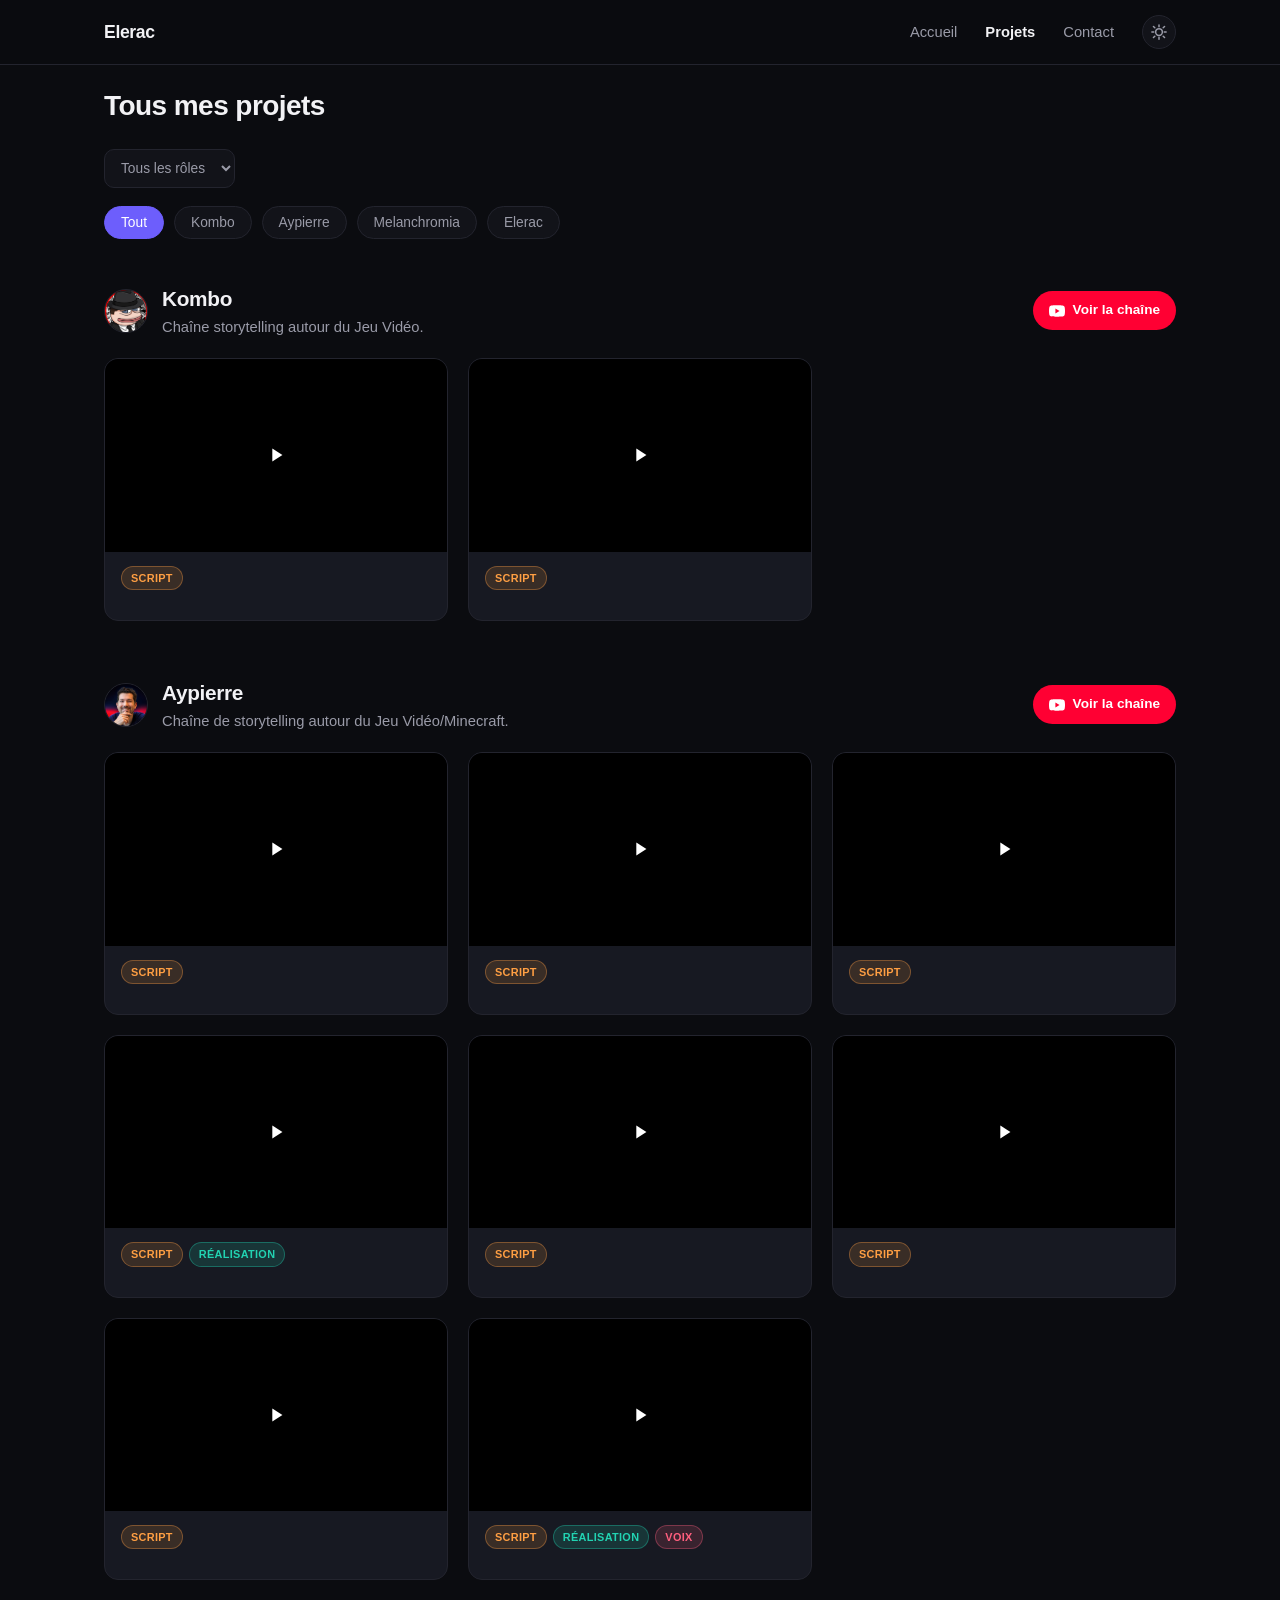
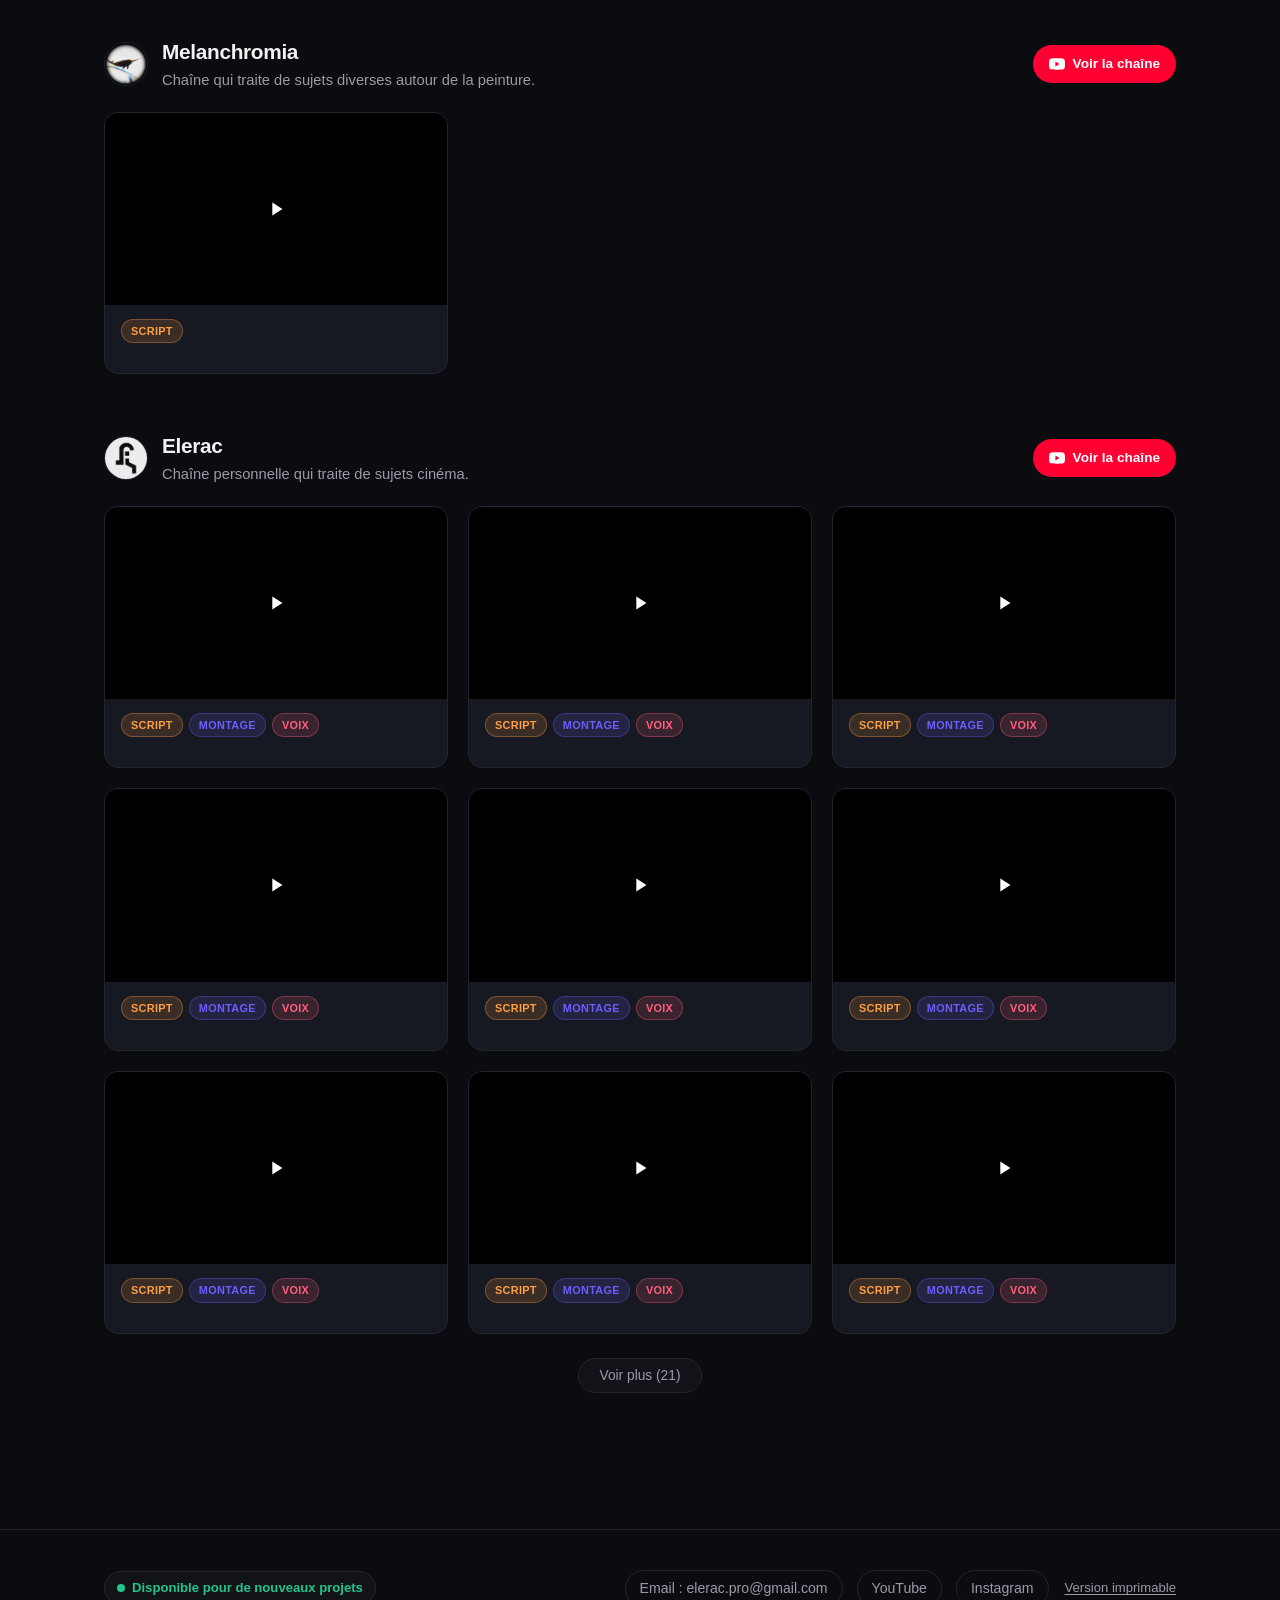
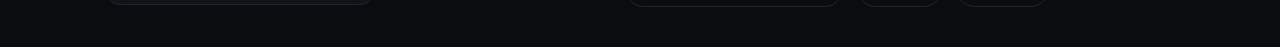
==== projets.html @ 2af9439c "Add files via upload" ====
<!DOCTYPE html>
<html lang="fr">
<head>
<meta charset="UTF-8">
<meta name="viewport" content="width=device-width, initial-scale=1.0">
<title>Elerac — Projets</title>
<meta name="description" content="Tous les projets vidéo d'Elerac, rédacteur de vidéos YouTube — Kombo, Aypierre, Melanchromia et sa propre chaîne.">

<meta property="og:title" content="Elerac — Projets">
<meta property="og:description" content="Tous les projets vidéo d'Elerac, rédacteur de vidéos YouTube.">
<meta property="og:type" content="website">
<meta property="og:url" content="https://el3rac.github.io/portfolio/projets.html">
<meta property="og:image" content="https://el3rac.github.io/portfolio/assets/logo_elerac.png">
<meta name="twitter:card" content="summary">
<meta name="twitter:title" content="Elerac — Projets">
<meta name="twitter:description" content="Tous les projets vidéo d'Elerac, rédacteur de vidéos YouTube.">
<meta name="twitter:image" content="https://el3rac.github.io/portfolio/assets/logo_elerac.png">

<link rel="stylesheet" href="css/style.css">
<link rel="icon" href="assets/logo_elerac.png">
</head>
<body>

<header class="site-header">
  <div class="wrap header-inner">
    <a href="index.html" class="logo" id="logo-text">Portfolio</a>
    <nav class="main-nav">
      <a href="index.html">Accueil</a>
      <a href="projets.html" class="active">Projets</a>
      <a href="#contact">Contact</a>
      <button class="theme-toggle" id="theme-toggle" aria-label="Changer de thème"></button>
    </nav>
  </div>
</header>

<section class="portfolio">
  <div class="wrap">
    <h1 class="section-title">Tous mes projets</h1>
    <div class="toolbar">
      <select id="role-filter" class="role-filter" hidden>
        <option value="all">Tous les rôles</option>
      </select>
    </div>
    <div class="filters" id="filters"></div>
    <div id="categories"></div>
    <div class="empty-state" id="empty-state" hidden>
      <p class="empty-title">Aucun résultat.</p>
      <p class="empty-sub">On a fouillé jusque dans les brouillons jamais publiés, toujours rien. Essaie un autre filtre.</p>
    </div>
  </div>
</section>

<button class="back-to-top" id="back-to-top" aria-label="Remonter en haut">
  <svg viewBox="0 0 24 24" width="18" height="18" fill="none" stroke="currentColor" stroke-width="2.4" stroke-linecap="round" stroke-linejoin="round" aria-hidden="true"><path d="M12 19V5M5 12l7-7 7 7"/></svg>
</button>

<footer class="site-footer" id="contact">
  <div class="wrap footer-inner">
    <span class="availability-badge" id="availability-badge"></span>
    <div class="footer-right">
      <div class="socials" id="socials-footer"></div>
      <button class="print-link" id="print-link" type="button">Version imprimable</button>
    </div>
  </div>
</footer>

<div class="modal" id="video-modal">
  <div class="modal-backdrop" id="modal-backdrop"></div>
  <div class="modal-content">
    <button class="modal-close" id="modal-close" aria-label="Fermer">&times;</button>
    <div class="modal-player" id="modal-player"></div>
    <div class="modal-info">
      <h3 id="modal-title"></h3>
      <p id="modal-meta"></p>
    </div>
  </div>
</div>

<script src="js/data.js"></script>
<script src="js/app.js"></script>
<script data-goatcounter="https://elerac.goatcounter.com/count"
        async src="//gc.zgo.at/count.js"></script>
</body>
</html>
---- css/style.css ----
/* =========================================================
   Personnalisation rapide : change juste ces variables
   pour changer toute l'identité visuelle du site.
   ========================================================= */
:root{
  --bg: #0b0c10;
  --bg-rgb: 11,12,16;
  --bg-soft: #121319;
  --card: #171922;
  --border: #23242e;
  --text: #f2f2f5;
  --text-dim: #9a9ba8;
  --accent: #6d5efc;
  --accent-2: #ff5f7e;
  --radius: 14px;
  --max-width: 1120px;
  --font: -apple-system, BlinkMacSystemFont, "Segoe UI", Inter, Roboto, Helvetica, Arial, sans-serif;
}

:root[data-theme="light"]{
  --bg: #f6f6fb;
  --bg-rgb: 246,246,251;
  --bg-soft: #ffffff;
  --card: #ffffff;
  --border: #e5e5ee;
  --text: #14141c;
  --text-dim: #6b6c7a;
}

*{ box-sizing: border-box; }
html{ scroll-behavior: smooth; }
body{
  margin: 0;
  background: var(--bg);
  color: var(--text);
  font-family: var(--font);
  line-height: 1.5;
  -webkit-font-smoothing: antialiased;
  transition: background-color .2s ease, color .2s ease;
}
img{ max-width: 100%; display: block; }
a{ color: inherit; text-decoration: none; }

.wrap{
  max-width: var(--max-width);
  margin: 0 auto;
  padding: 0 24px;
}

/* Header */
.site-header{
  position: sticky;
  top: 0;
  z-index: 20;
  background: rgba(var(--bg-rgb), 0.85);
  backdrop-filter: blur(10px);
  border-bottom: 1px solid var(--border);
}
.header-inner{
  display: flex;
  align-items: center;
  justify-content: space-between;
  height: 64px;
}
.logo{ font-weight: 800; font-size: 1.1rem; letter-spacing: -0.02em; }
.main-nav{ display: flex; align-items: center; gap: 28px; }
.main-nav a{
  font-size: 0.92rem;
  color: var(--text-dim);
  transition: color .15s ease;
}
.main-nav a:hover{ color: var(--text); }
.main-nav a.active{ color: var(--text); font-weight: 700; }

.theme-toggle{
  display: flex;
  align-items: center;
  justify-content: center;
  width: 34px;
  height: 34px;
  border-radius: 50%;
  border: 1px solid var(--border);
  background: var(--bg-soft);
  color: var(--text-dim);
  cursor: pointer;
  transition: all .15s ease;
}
.theme-toggle:hover{ color: var(--text); border-color: var(--accent); }

/* Clients carousel */
.clients{ padding: 56px 0 20px; }
.carousel-wrap{ position: relative; }
.client-carousel{
  display: flex;
  gap: 20px;
  overflow-x: auto;
  scroll-snap-type: x mandatory;
  padding: 4px 4px 12px;
  scrollbar-width: none;
}
.client-carousel::-webkit-scrollbar{ display: none; }
.client-card{
  scroll-snap-align: start;
  flex: 0 0 230px;
  background: var(--card);
  border: 1px solid var(--border);
  border-radius: var(--radius);
  padding: 24px 20px;
  text-align: center;
  transition: transform .2s ease, border-color .2s ease, box-shadow .2s ease;
}
.client-card:hover{
  transform: translateY(-5px);
  border-color: var(--accent);
  box-shadow: 0 16px 32px -12px rgba(109,94,252,0.35);
}
.client-avatar{
  width: 72px; height: 72px;
  margin: 0 auto 14px;
  border-radius: 50%;
  overflow: hidden;
  border: 2px solid var(--border);
  background: var(--bg-soft);
}
.client-avatar img{ width: 100%; height: 100%; object-fit: cover; }
.client-name{ font-size: 1.05rem; font-weight: 700; margin: 0; }
.client-sub{ display: block; font-size: 0.85rem; color: var(--text-dim); margin: 4px 0; }
.client-sub .subs-count{ color: var(--text); font-weight: 700; }
.client-videocount{ font-size: 0.78rem; color: var(--text-dim); margin: 0 0 10px; }
.client-desc{ color: var(--text-dim); font-size: 0.85rem; margin: 0; }

.carousel-arrow{
  position: absolute;
  top: 50%; transform: translateY(-50%);
  width: 38px; height: 38px;
  border-radius: 50%;
  border: 1px solid var(--border);
  background: var(--bg-soft);
  color: var(--text);
  display: flex; align-items: center; justify-content: center;
  cursor: pointer;
  z-index: 2;
  transition: all .15s ease;
}
.carousel-arrow:hover{ border-color: var(--accent); color: var(--accent); }
.carousel-prev{ left: -19px; }
.carousel-next{ right: -19px; }
@media (max-width: 900px){
  .carousel-arrow{ display: none; }
}

/* Section "Quelques vidéos" + CTA vers la page Projets */
.featured{ padding: 20px 0 80px; }
.featured-cta{ text-align: center; margin-top: 32px; }
.cta-btn{
  display: inline-block;
  font-size: 0.92rem;
  font-weight: 600;
  color: #fff;
  background: var(--accent);
  padding: 12px 28px;
  border-radius: 999px;
  transition: filter .15s ease, transform .15s ease;
}
.cta-btn:hover{ filter: brightness(1.1); transform: translateY(-1px); }

/* Hero */
.hero{ padding: 60px 0 60px; }
.hero-inner{
  display: flex; align-items: center; gap: 32px; flex-wrap: wrap;
  opacity: 0;
  animation: hero-in .7s ease forwards;
}
@keyframes hero-in{
  from{ opacity: 0; transform: translateY(16px); }
  to{ opacity: 1; transform: translateY(0); }
}
.avatar{
  width: 108px; height: 108px;
  border-radius: 50%;
  object-fit: cover;
  border: 2px solid var(--border);
}
.eyebrow{
  color: var(--accent);
  font-weight: 600;
  font-size: 0.85rem;
  text-transform: uppercase;
  letter-spacing: 0.08em;
  margin: 0 0 8px;
}
.hero h1{
  font-size: clamp(2rem, 4vw, 2.8rem);
  font-weight: 800;
  margin: 0 0 14px;
  letter-spacing: -0.03em;
  line-height: 1.1;
}
.hero-bio{
  color: var(--text-dim);
  max-width: 640px;
  margin: 0 0 18px;
  font-size: 1.02rem;
}
.socials{ display: flex; gap: 14px; flex-wrap: wrap; }
.socials a{
  font-size: 0.88rem;
  color: var(--text-dim);
  border: 1px solid var(--border);
  padding: 7px 14px;
  border-radius: 999px;
  transition: all .15s ease;
}
.socials a:hover{ color: var(--text); border-color: var(--accent); }

/* Stats bar */
.stats-bar{
  display: flex;
  gap: 14px;
  flex-wrap: wrap;
  margin: 40px 0 0;
}
.stat-tile{
  flex: 1;
  min-width: 140px;
  background: var(--bg-soft);
  border: 1px solid var(--border);
  border-radius: var(--radius);
  padding: 18px 20px;
  display: flex;
  flex-direction: column;
  gap: 4px;
}
.stat-value{
  font-size: 1.7rem;
  font-weight: 700;
  letter-spacing: -0.02em;
}
.stat-label{
  font-size: 0.82rem;
  color: var(--text-dim);
}

/* Portfolio */
.portfolio{ padding: 20px 0 80px; }
.section-title{
  font-size: 1.75rem;
  font-weight: 800;
  margin: 0 0 22px;
  letter-spacing: -0.02em;
}

.toolbar{
  display: flex;
  gap: 12px;
  flex-wrap: wrap;
  margin-bottom: 18px;
}
.role-filter{
  font: inherit;
  font-size: 0.86rem;
  color: var(--text-dim);
  background: var(--bg-soft);
  border: 1px solid var(--border);
  border-radius: 10px;
  padding: 10px 12px;
  cursor: pointer;
  max-width: 160px;
}
.role-filter:focus{ outline: none; border-color: var(--accent); }

#categories{ transition: opacity .15s ease; }
#categories.filtering{ opacity: 0.35; }

.empty-state{
  text-align: center;
  padding: 60px 20px;
  border: 1px dashed var(--border);
  border-radius: var(--radius);
}
.empty-title{ font-size: 1.15rem; font-weight: 700; margin: 0 0 8px; }
.empty-sub{ color: var(--text-dim); font-size: 0.92rem; margin: 0; }

.back-to-top{
  position: fixed;
  right: 20px; bottom: 20px;
  z-index: 15;
  display: flex; align-items: center; justify-content: center;
  width: 42px; height: 42px;
  border-radius: 50%;
  border: 1px solid var(--border);
  background: var(--bg-soft);
  color: var(--text);
  cursor: pointer;
  box-shadow: 0 8px 20px -6px rgba(0,0,0,0.4);
  opacity: 0;
  transform: translateY(8px);
  transition: opacity .2s ease, transform .2s ease, border-color .15s ease;
  pointer-events: none;
}
.back-to-top.visible{ opacity: 1; transform: translateY(0); pointer-events: auto; }
.back-to-top:hover{ border-color: var(--accent); color: var(--accent); }

.filters{
  display: flex;
  gap: 10px;
  flex-wrap: wrap;
  margin-bottom: 44px;
}
.filter-pill{
  font-size: 0.86rem;
  font-weight: 500;
  padding: 8px 16px;
  border-radius: 999px;
  border: 1px solid var(--border);
  background: var(--bg-soft);
  color: var(--text-dim);
  cursor: pointer;
  transition: all .15s ease;
}
.filter-pill:hover{ color: var(--text); border-color: var(--accent); }
.filter-pill.active{
  color: #fff;
  background: var(--accent);
  border-color: var(--accent);
}

.category{ margin-bottom: 56px; }
.category-head{
  display: flex;
  align-items: center;
  gap: 14px;
  margin-bottom: 20px;
}
.category-head > div{ flex: 1; min-width: 0; }
.channel-btn{
  display: inline-flex;
  align-items: center;
  gap: 8px;
  flex-shrink: 0;
  font-size: 0.85rem;
  font-weight: 600;
  color: #fff;
  background: #ff0033;
  padding: 9px 16px;
  border-radius: 999px;
  transition: filter .15s ease, transform .15s ease;
}
.channel-btn:hover{ filter: brightness(1.1); transform: translateY(-1px); }
.category-logo{
  width: 44px; height: 44px;
  border-radius: 50%;
  object-fit: cover;
  border: 1px solid var(--border);
}
.category-name-row{ display: flex; align-items: baseline; gap: 10px; flex-wrap: wrap; }
.category-name{ font-size: 1.3rem; font-weight: 700; margin: 0; letter-spacing: -0.015em; }
.sub-badge{ font-size: 0.85rem; font-weight: 500; color: var(--text-dim); }
.sub-badge .subs-count{ color: var(--text); font-weight: 700; }
.skeleton-subs{ width: 90px; height: 0.9em; }
.category-desc{ color: var(--text-dim); font-size: 0.92rem; margin: 2px 0 0; }

.video-grid{
  display: grid;
  grid-template-columns: repeat(auto-fill, minmax(260px, 1fr));
  gap: 20px;
}
.video-card{
  background: var(--card);
  border: 1px solid var(--border);
  border-radius: var(--radius);
  overflow: hidden;
  cursor: pointer;
  transition: transform .2s ease, border-color .2s ease, box-shadow .2s ease;
}
.video-card:hover{
  transform: translateY(-5px);
  border-color: var(--accent);
  box-shadow: 0 16px 32px -12px rgba(109,94,252,0.35);
}
.thumb-wrap{ position: relative; aspect-ratio: 16/9; background: #000; overflow: hidden; }
.thumb-wrap img{
  width: 100%; height: 100%; object-fit: cover;
  opacity: 0;
  transition: transform .3s ease, opacity .3s ease;
}
.thumb-wrap img.loaded{ opacity: 1; }
.video-card:hover .thumb-wrap img{ transform: scale(1.06); }
.play-badge{
  position: absolute; inset: 0;
  display: flex; align-items: center; justify-content: center;
}
.play-badge::after{
  content: "";
  width: 56px; height: 56px;
  border-radius: 50%;
  background: rgba(0,0,0,0.55);
  backdrop-filter: blur(2px);
  background-image: url("data:image/svg+xml;utf8,<svg xmlns='http://www.w3.org/2000/svg' viewBox='0 0 24 24' fill='white'><path d='M8 5v14l11-7z'/></svg>");
  background-repeat: no-repeat;
  background-position: center;
  background-size: 22px;
  transition: transform .2s ease;
}
.video-card:hover .play-badge::after{ transform: scale(1.1); }
.duration-badge{
  position: absolute;
  right: 6px; bottom: 6px;
  background: rgba(0,0,0,0.8);
  color: #fff;
  font-size: 0.72rem;
  font-weight: 600;
  padding: 2px 6px;
  border-radius: 4px;
  line-height: 1.4;
}
.duration-badge:empty{ display: none; }
.new-badge{
  position: absolute;
  left: 8px; top: 8px;
  background: var(--accent);
  color: #fff;
  font-size: 0.68rem;
  font-weight: 700;
  text-transform: uppercase;
  letter-spacing: 0.03em;
  padding: 3px 8px;
  border-radius: 4px;
}
.video-body{ padding: 14px 16px; }
.role-badges{ display: flex; gap: 6px; flex-wrap: wrap; margin: 0 0 8px; }
.role-badge{
  font-size: 0.68rem;
  font-weight: 700;
  text-transform: uppercase;
  letter-spacing: 0.03em;
  padding: 3px 9px;
  border-radius: 999px;
  background: rgba(255,159,67,0.15);
  color: #ff9f43;
  border: 1px solid rgba(255,159,67,0.35);
}
.role-badge.role-script{ background: rgba(255,159,67,0.15); color: #ff9f43; border-color: rgba(255,159,67,0.35); }
.role-badge.role-montage{ background: rgba(109,94,252,0.15); color: var(--accent); border-color: rgba(109,94,252,0.35); }
.role-badge.role-realisation{ background: rgba(34,211,178,0.15); color: #22d3b2; border-color: rgba(34,211,178,0.35); }
.role-badge.role-voix{ background: rgba(255,95,126,0.15); color: var(--accent-2); border-color: rgba(255,95,126,0.35); }
.video-title{
  font-size: 0.95rem;
  font-weight: 600;
  margin: 0 0 8px;
  display: -webkit-box;
  -webkit-line-clamp: 2;
  -webkit-box-orient: vertical;
  overflow: hidden;
}
.video-meta{
  display: flex;
  align-items: center;
  gap: 6px;
  color: var(--text-dim);
  font-size: 0.82rem;
}

.video-card.extra{ display: none; }
.category.expanded .video-card.extra{ display: block; }
.show-more-row{ display: flex; justify-content: center; margin-top: 24px; }
.show-more-btn{
  font-size: 0.86rem;
  font-weight: 500;
  padding: 9px 20px;
  border-radius: 999px;
  border: 1px solid var(--border);
  background: var(--bg-soft);
  color: var(--text-dim);
  cursor: pointer;
  transition: all .15s ease;
}
.show-more-btn:hover{ color: var(--text); border-color: var(--accent); }

/* Footer */
.site-footer{
  border-top: 1px solid var(--border);
  padding: 40px 0;
}
.footer-inner{
  display: flex;
  align-items: center;
  justify-content: space-between;
  flex-wrap: wrap;
  gap: 16px;
}
.footer-right{ display: flex; align-items: center; gap: 16px; flex-wrap: wrap; }
.print-link{
  font: inherit;
  font-size: 0.82rem;
  color: var(--text-dim);
  background: none;
  border: none;
  padding: 0;
  cursor: pointer;
  text-decoration: underline;
  text-underline-offset: 2px;
}
.print-link:hover{ color: var(--text); }
.availability-badge{
  display: inline-flex;
  align-items: center;
  gap: 7px;
  font-size: 0.82rem;
  font-weight: 600;
  padding: 6px 12px;
  border-radius: 999px;
  border: 1px solid var(--border);
  background: var(--bg-soft);
}
.availability-badge::before{
  content: "";
  width: 8px; height: 8px;
  border-radius: 50%;
  background: currentColor;
}
.availability-badge.is-available{ color: #22c58b; }
.availability-badge.is-full{ color: var(--accent-2); }

/* Modal */
.modal{
  position: fixed; inset: 0; z-index: 50;
  display: flex; align-items: center; justify-content: center; padding: 20px;
  opacity: 0;
  pointer-events: none;
  transition: opacity .2s ease;
}
.modal.open{ opacity: 1; pointer-events: auto; }
.modal-backdrop{ position: absolute; inset: 0; background: rgba(0,0,0,0.75); }
.modal-content{
  position: relative;
  background: var(--card);
  border: 1px solid var(--border);
  border-radius: var(--radius);
  width: min(880px, 100%);
  overflow: hidden;
  transform: scale(0.94);
  transition: transform .2s ease;
}
.modal.open .modal-content{ transform: scale(1); }

@media (prefers-reduced-motion: reduce){
  .modal, .modal-content{ transition: none; }
}
.modal-player{ position: relative; width: 100%; aspect-ratio: 16/9; background: #000; }
.modal-player iframe{ position: absolute; inset: 0; width: 100%; height: 100%; border: 0; }
.modal-info{ padding: 18px 22px 22px; }
.modal-info h3{ margin: 0 0 6px; font-size: 1.05rem; }
.modal-info p{ margin: 0; color: var(--text-dim); font-size: 0.88rem; }
.modal-close{
  position: absolute; top: 10px; right: 12px; z-index: 2;
  width: 34px; height: 34px;
  border-radius: 50%;
  border: none;
  background: rgba(0,0,0,0.55);
  color: #fff;
  font-size: 1.3rem;
  cursor: pointer;
  line-height: 1;
}

@media (max-width: 640px){
  .main-nav{ gap: 16px; }
  .hero{ padding: 56px 0 40px; }
}

/* Animations d'apparition au scroll */
.reveal{
  opacity: 0;
  transform: translateY(18px);
  transition: opacity .5s ease, transform .5s ease;
}
.reveal.visible{
  opacity: 1;
  transform: translateY(0);
}

/* Skeleton loading (titres/vues en cours de récupération) */
.skeleton-text{
  display: inline-block;
  border-radius: 4px;
  background: linear-gradient(90deg, var(--border) 25%, #2a2c38 37%, var(--border) 63%);
  background-size: 400% 100%;
  animation: shimmer 1.4s ease infinite;
  color: transparent;
}
.video-title.skeleton-text{ width: 85%; height: 2.5em; }
.skeleton-views{ width: 76px; height: 0.9em; }
@keyframes shimmer{
  0%{ background-position: 100% 50%; }
  100%{ background-position: 0 50%; }
}

@media (prefers-reduced-motion: reduce){
  .reveal{ transition: none; opacity: 1; transform: none; }
  .skeleton-text{ animation: none; }
  .hero-inner{ animation: none; opacity: 1; }
  .thumb-wrap img{ transition: none; }
}

/* Navigation clavier : anneau de focus visible et cohérent sur tous les éléments interactifs */
.video-card:focus-visible,
.filter-pill:focus-visible,
.show-more-btn:focus-visible,
.channel-btn:focus-visible,
.theme-toggle:focus-visible,
.role-filter:focus-visible,
.modal-close:focus-visible,
.socials a:focus-visible,
.main-nav a:focus-visible,
.client-card:focus-visible,
.carousel-arrow:focus-visible,
.cta-btn:focus-visible{
  outline: 2px solid var(--accent);
  outline-offset: 2px;
}

/* Version imprimable : liste texte propre, sans images ni interactions */
@media print{
  body{ background: #fff !important; color: #000 !important; }
  .site-header, .toolbar, .filters, .show-more-row, .channel-btn,
  .thumb-wrap, .modal, .print-link, .back-to-top, .empty-state,
  .carousel-arrow, .featured-cta{ display: none !important; }
  .video-card.extra{ display: block !important; }
  .video-card{
    background: #fff !important;
    border: 1px solid #ccc !important;
    box-shadow: none !important;
    transform: none !important;
    break-inside: avoid;
  }
  .video-grid{ grid-template-columns: 1fr 1fr !important; gap: 10px !important; }
  .stat-tile, .category-head, .category-logo{ border-color: #ccc !important; }
}
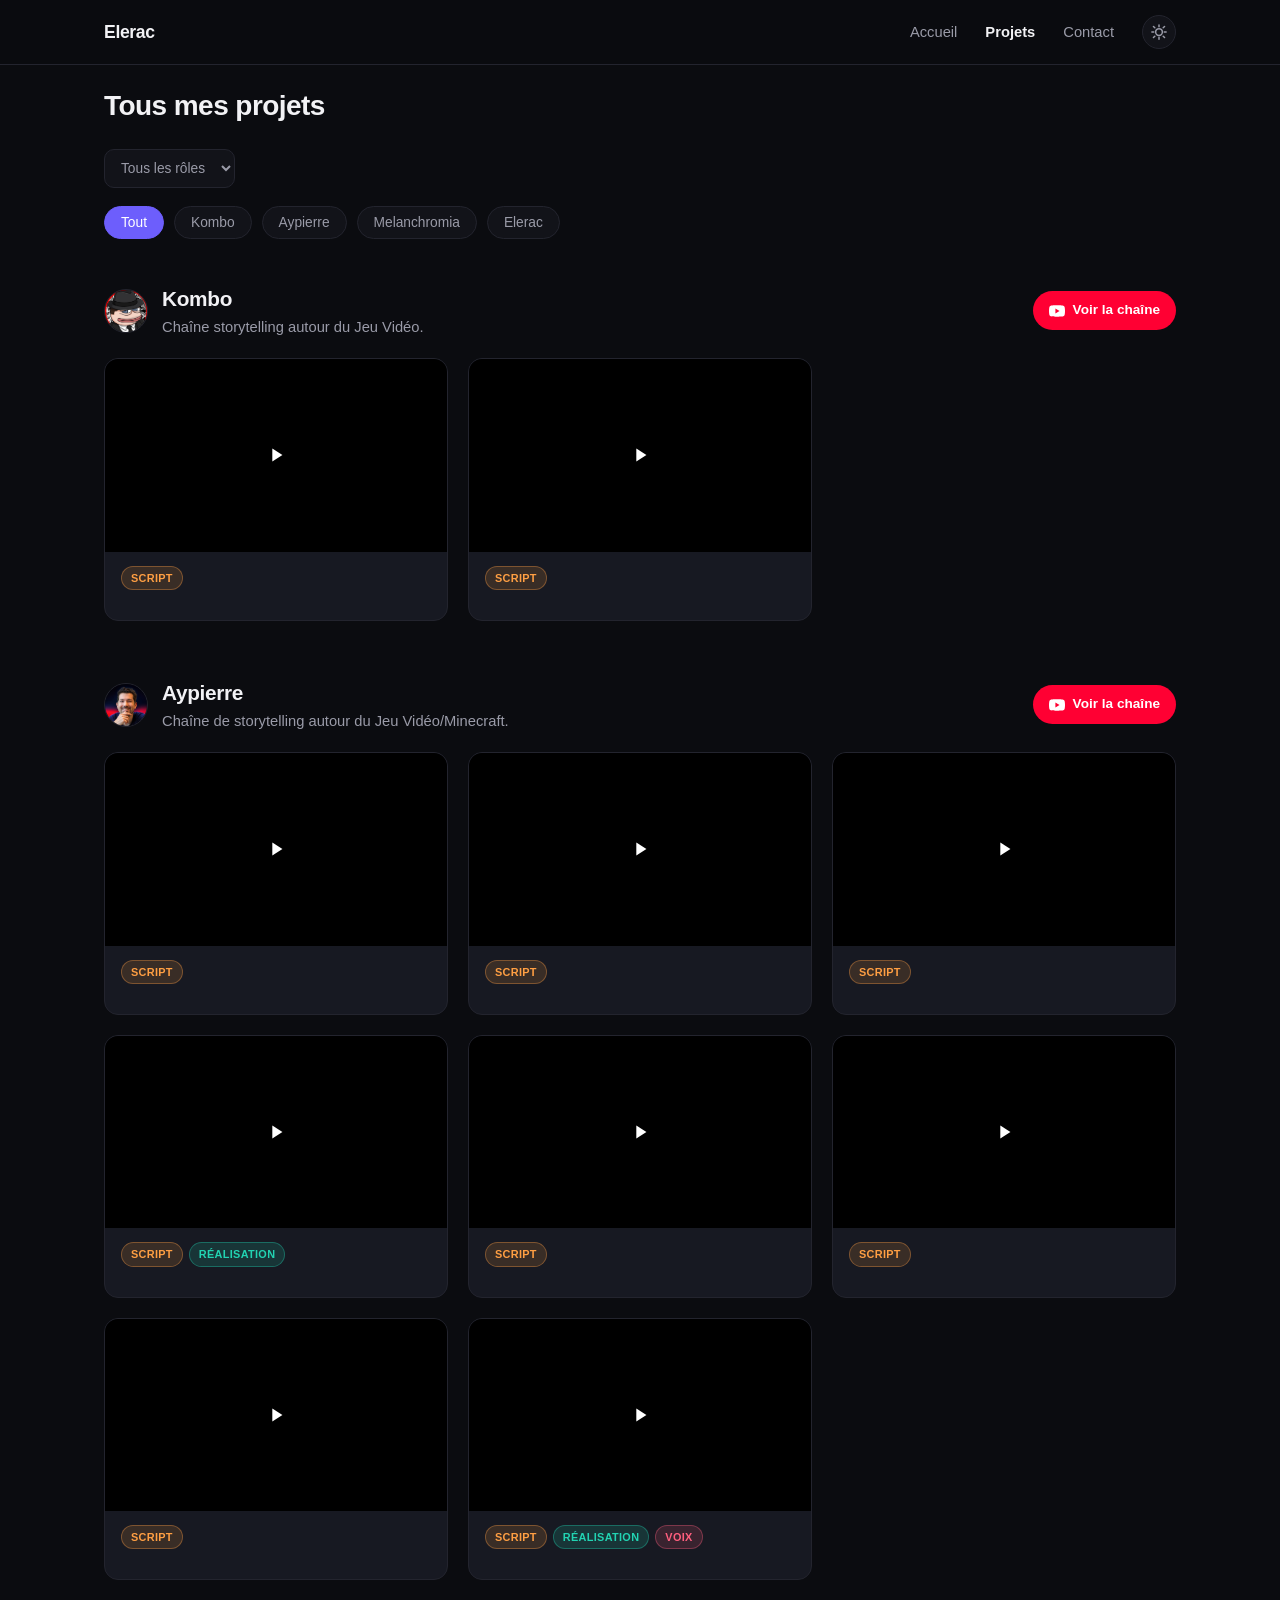
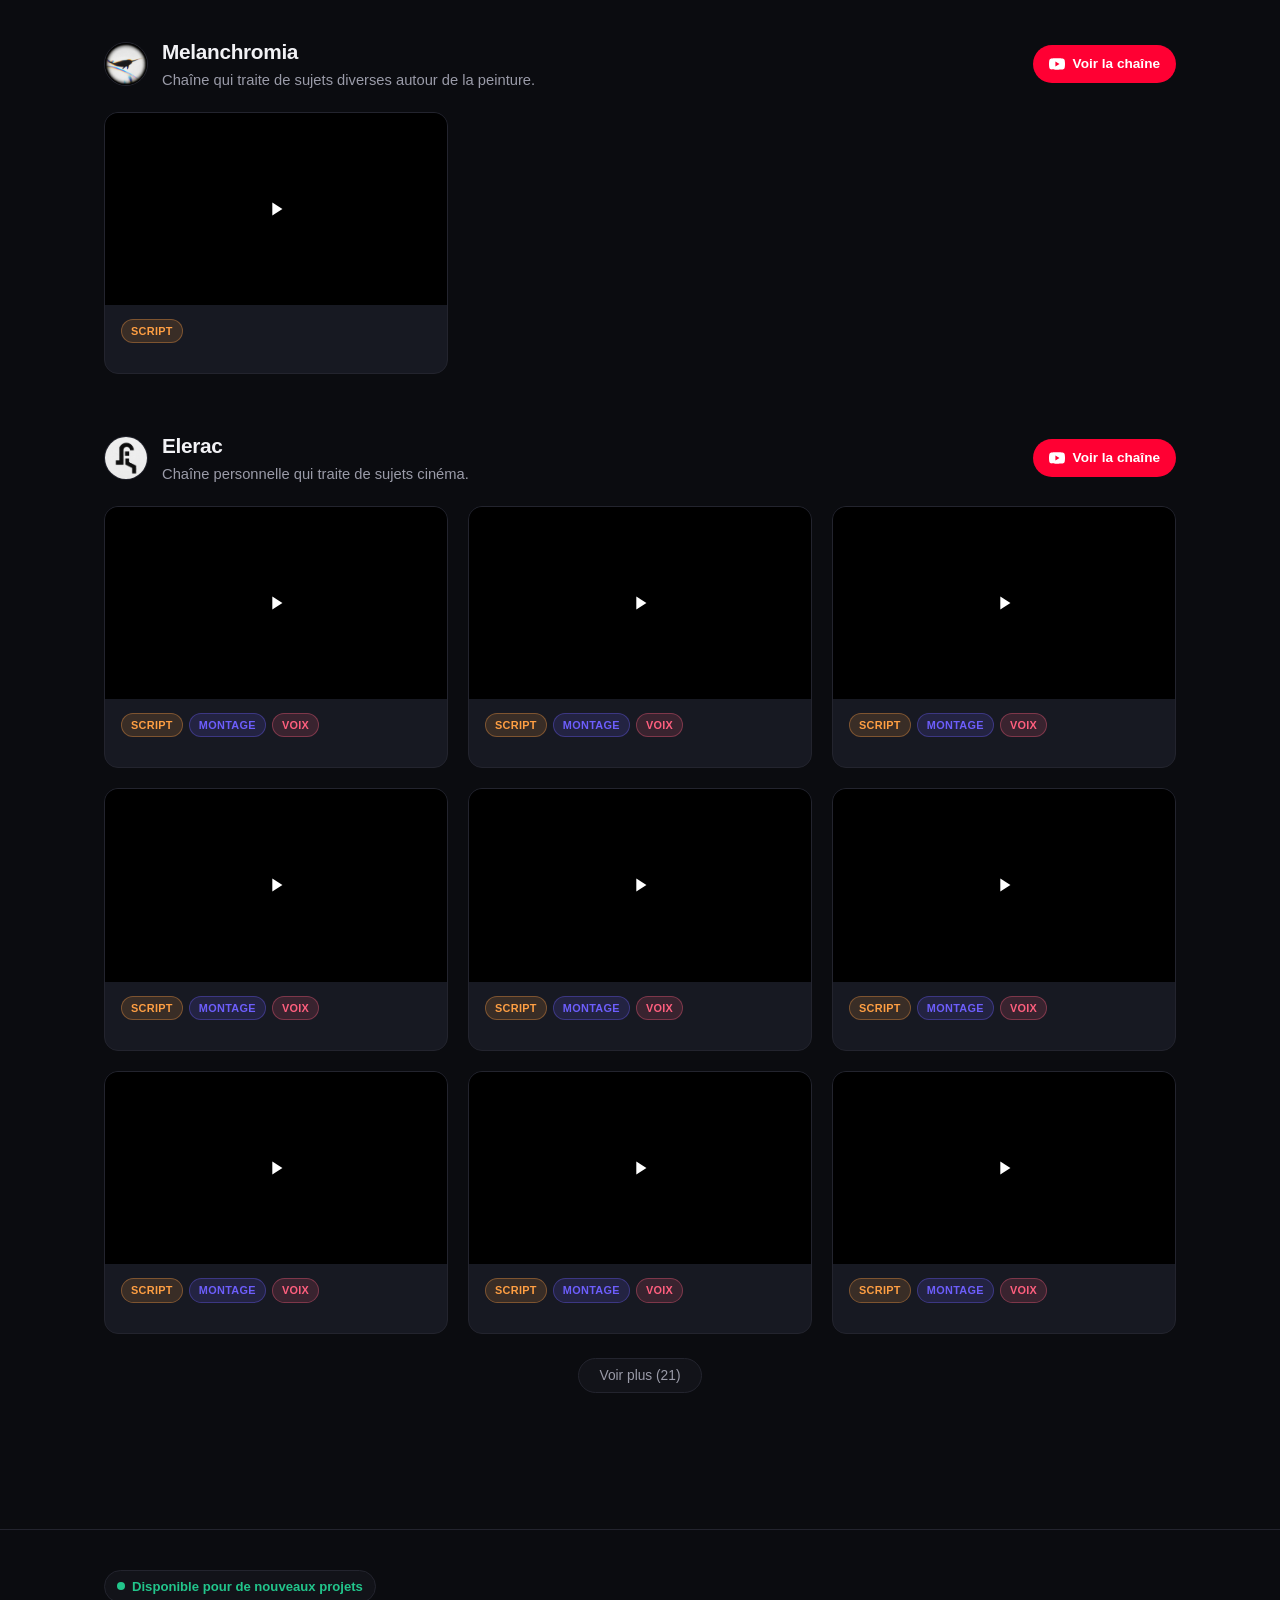
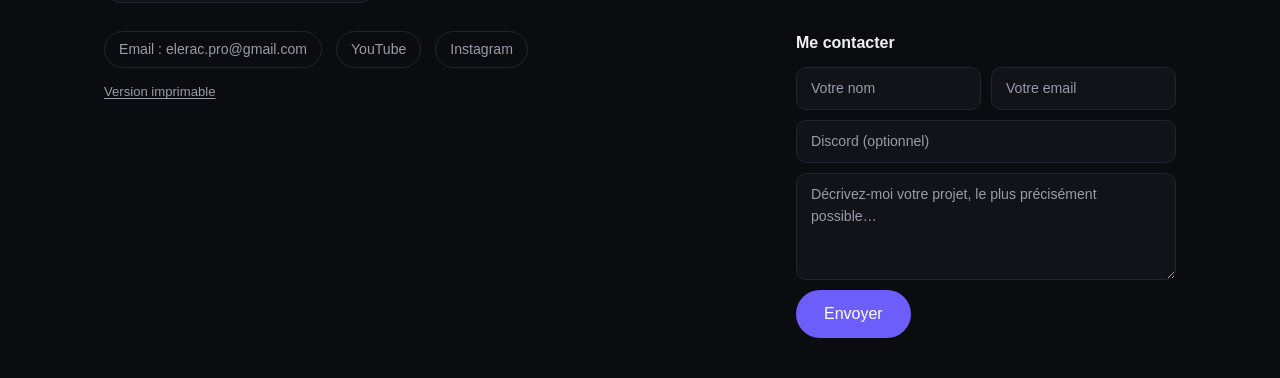
==== commit af5512ff: "Add files via upload" ====
--- a/projets.html
+++ b/projets.html
@@ -45,7 +45,7 @@
     <div id="categories"></div>
     <div class="empty-state" id="empty-state" hidden>
       <p class="empty-title">Aucun résultat.</p>
-      <p class="empty-sub">On a fouillé jusque dans les brouillons jamais publiés, toujours rien. Essaie un autre filtre.</p>
+      <p class="empty-sub">On a fouillé jusque dans les brouillons jamais publiés, toujours rien. Essayez un autre filtre.</p>
     </div>
   </div>
 </section>
@@ -57,9 +57,23 @@
 <footer class="site-footer" id="contact">
   <div class="wrap footer-inner">
     <span class="availability-badge" id="availability-badge"></span>
-    <div class="footer-right">
-      <div class="socials" id="socials-footer"></div>
-      <button class="print-link" id="print-link" type="button">Version imprimable</button>
+    <div class="footer-content">
+      <div class="footer-links">
+        <div class="socials" id="socials-footer"></div>
+        <button class="print-link" id="print-link" type="button">Version imprimable</button>
+      </div>
+      <form class="contact-form" id="contact-form" hidden>
+        <h3 class="contact-form-title">Me contacter</h3>
+        <div class="form-row">
+          <input type="text" name="name" placeholder="Votre nom" required>
+          <input type="email" name="email" placeholder="Votre email" required>
+        </div>
+        <input type="text" name="discord" placeholder="Discord (optionnel)">
+        <textarea name="message" placeholder="Décrivez-moi votre projet, le plus précisément possible…" rows="4" required></textarea>
+        <input type="checkbox" name="botcheck" class="hidden-field" tabindex="-1" autocomplete="off">
+        <button type="submit" class="cta-btn">Envoyer</button>
+        <p class="contact-form-status" id="contact-form-status" hidden></p>
+      </form>
     </div>
   </div>
 </footer>
--- a/css/style.css
+++ b/css/style.css
@@ -231,6 +231,7 @@
   flex-direction: column;
   gap: 4px;
 }
+.stat-tile[hidden]{ display: none; }
 .stat-value{
   font-size: 1.7rem;
   font-weight: 700;
@@ -484,12 +485,19 @@
 }
 .footer-inner{
   display: flex;
-  align-items: center;
+  flex-direction: column;
+  align-items: flex-start;
+  gap: 28px;
+}
+.footer-content{
+  display: flex;
+  gap: 48px;
+  flex-wrap: wrap;
   justify-content: space-between;
-  flex-wrap: wrap;
-  gap: 16px;
-}
-.footer-right{ display: flex; align-items: center; gap: 16px; flex-wrap: wrap; }
+  align-items: flex-start;
+  width: 100%;
+}
+.footer-links{ display: flex; flex-direction: column; align-items: flex-start; gap: 14px; }
 .print-link{
   font: inherit;
   font-size: 0.82rem;
@@ -521,6 +529,46 @@
 }
 .availability-badge.is-available{ color: #22c58b; }
 .availability-badge.is-full{ color: var(--accent-2); }
+
+/* Formulaire de contact (optionnel, dans le footer) */
+.contact-form{
+  display: flex;
+  flex-direction: column;
+  gap: 10px;
+  width: 100%;
+  max-width: 380px;
+}
+.contact-form[hidden]{ display: none; }
+.contact-form-title{ font-size: 1rem; font-weight: 700; margin: 0 0 2px; }
+.form-row{ display: flex; gap: 10px; }
+.form-row input{ flex: 1; min-width: 0; }
+.contact-form input,
+.contact-form textarea{
+  font: inherit;
+  font-size: 0.88rem;
+  color: var(--text);
+  background: var(--bg-soft);
+  border: 1px solid var(--border);
+  border-radius: 10px;
+  padding: 10px 14px;
+  width: 100%;
+}
+.contact-form input::placeholder,
+.contact-form textarea::placeholder{ color: var(--text-dim); }
+.contact-form input:focus,
+.contact-form textarea:focus{ outline: none; border-color: var(--accent); }
+.contact-form textarea{ resize: vertical; min-height: 90px; }
+.contact-form button[type="submit"]{
+  align-self: flex-start;
+  border: none;
+  cursor: pointer;
+  font: inherit;
+}
+.contact-form button[type="submit"]:disabled{ opacity: 0.6; cursor: default; }
+.contact-form-status{ font-size: 0.85rem; margin: 0; }
+.contact-form-status.success{ color: #22c58b; }
+.contact-form-status.error{ color: var(--accent-2); }
+.hidden-field{ display: none !important; }
 
 /* Modal */
 .modal{
@@ -615,7 +663,9 @@
 .main-nav a:focus-visible,
 .client-card:focus-visible,
 .carousel-arrow:focus-visible,
-.cta-btn:focus-visible{
+.cta-btn:focus-visible,
+.contact-form input:focus-visible,
+.contact-form textarea:focus-visible{
   outline: 2px solid var(--accent);
   outline-offset: 2px;
 }
@@ -625,7 +675,7 @@
   body{ background: #fff !important; color: #000 !important; }
   .site-header, .toolbar, .filters, .show-more-row, .channel-btn,
   .thumb-wrap, .modal, .print-link, .back-to-top, .empty-state,
-  .carousel-arrow, .featured-cta{ display: none !important; }
+  .carousel-arrow, .featured-cta, .contact-form{ display: none !important; }
   .video-card.extra{ display: block !important; }
   .video-card{
     background: #fff !important;
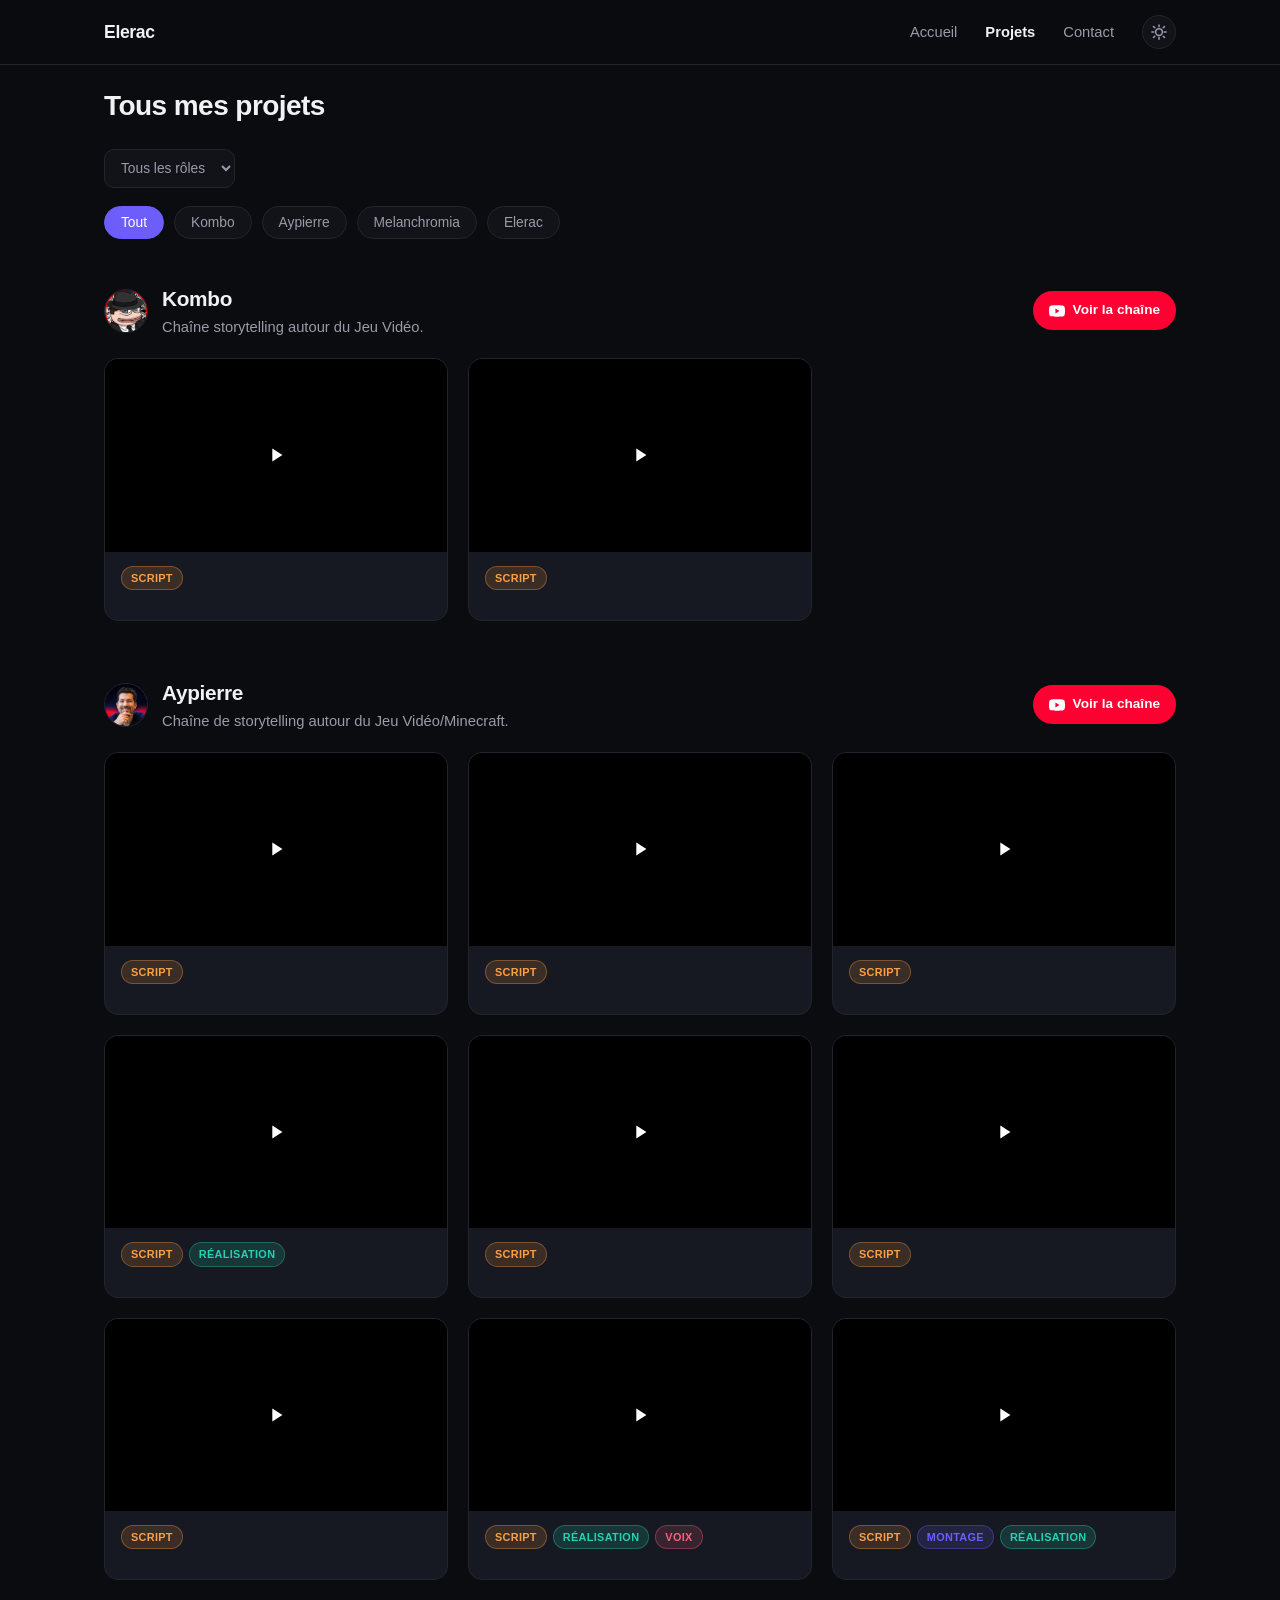
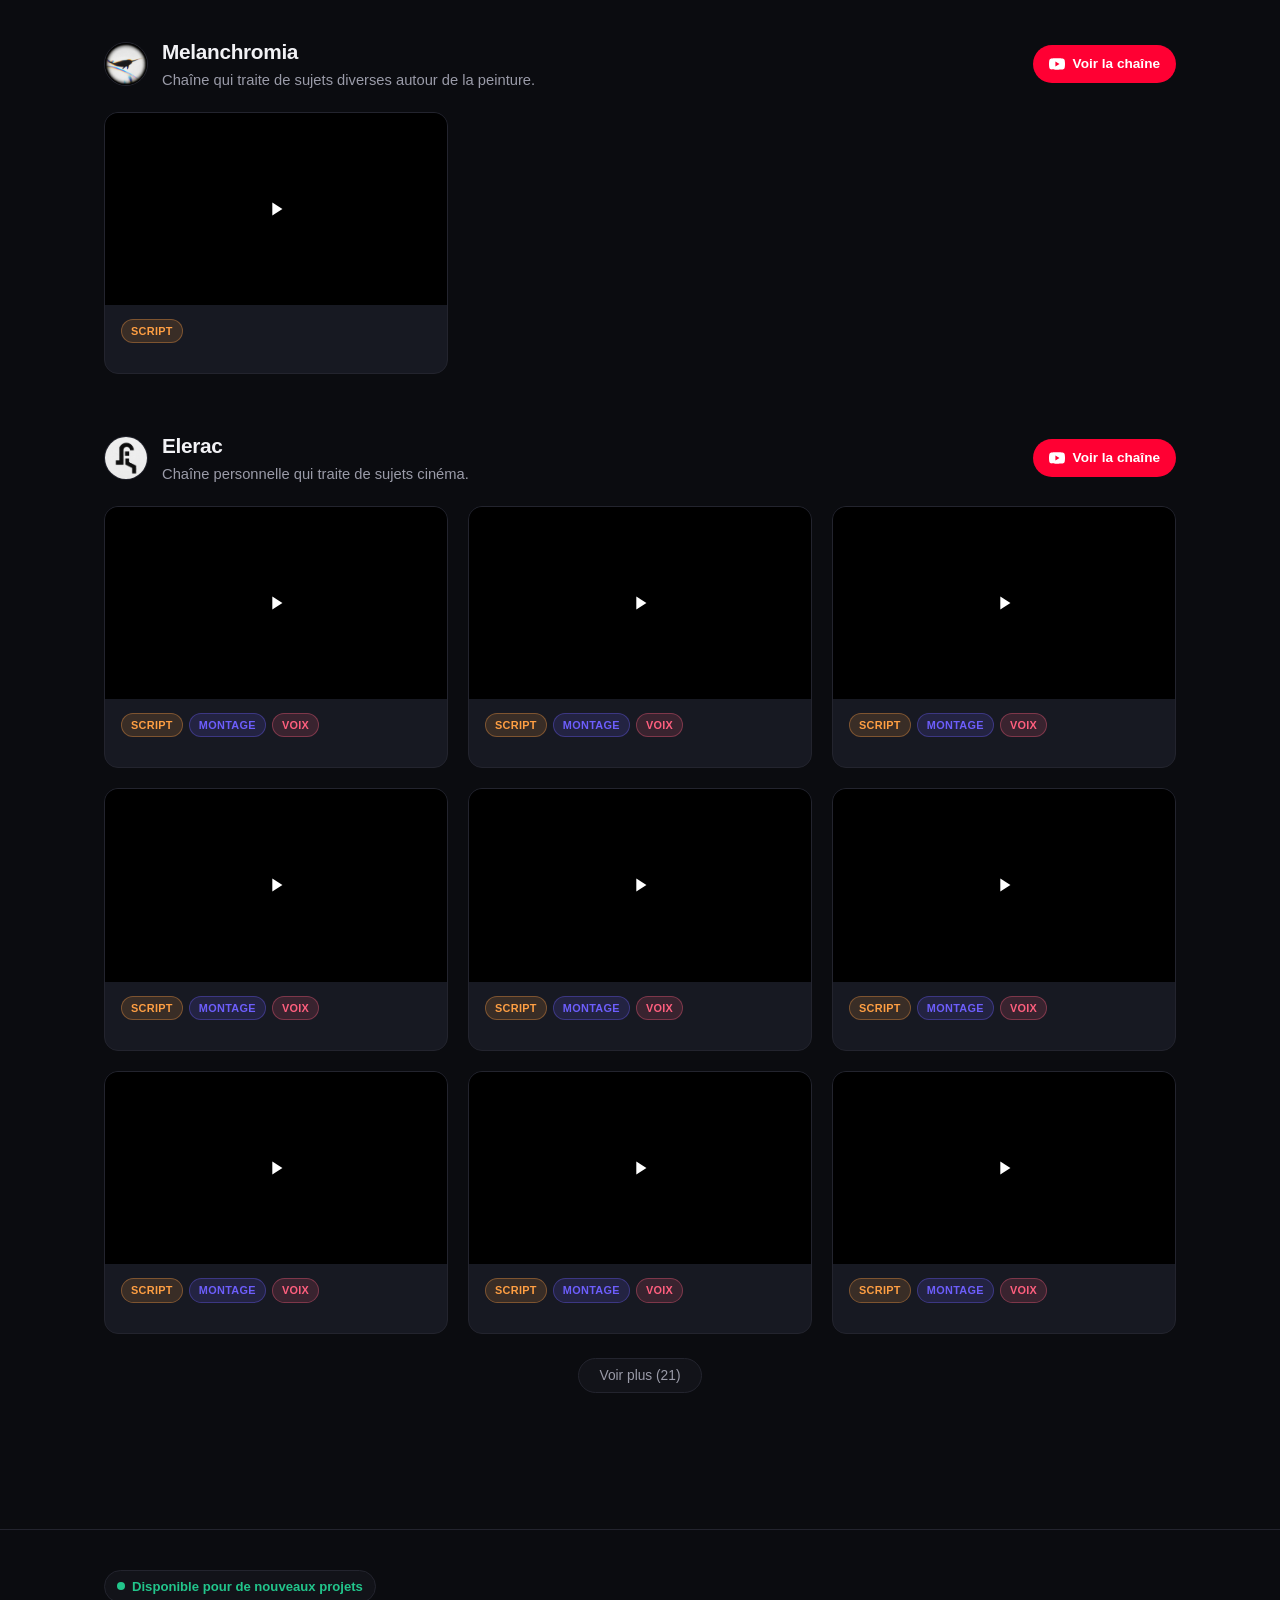
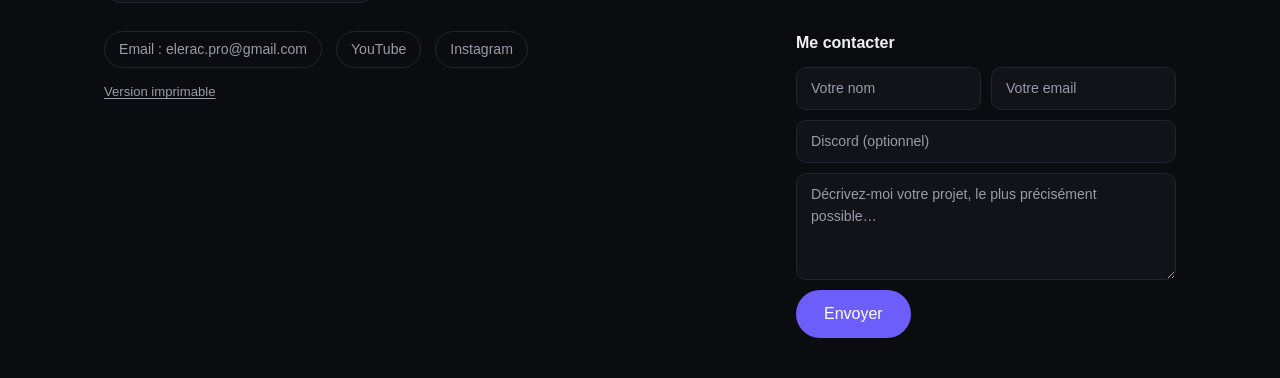
==== commit c98b370b: "Add files via upload" ====
--- a/projets.html
+++ b/projets.html
@@ -9,12 +9,12 @@
 <meta property="og:title" content="Elerac — Projets">
 <meta property="og:description" content="Tous les projets vidéo d'Elerac, rédacteur de vidéos YouTube.">
 <meta property="og:type" content="website">
-<meta property="og:url" content="https://el3rac.github.io/portfolio/projets.html">
-<meta property="og:image" content="https://el3rac.github.io/portfolio/assets/logo_elerac.png">
+<meta property="og:url" content="https://elerac.fr/projets.html">
+<meta property="og:image" content="https://elerac.fr/assets/logo_elerac.png">
 <meta name="twitter:card" content="summary">
 <meta name="twitter:title" content="Elerac — Projets">
 <meta name="twitter:description" content="Tous les projets vidéo d'Elerac, rédacteur de vidéos YouTube.">
-<meta name="twitter:image" content="https://el3rac.github.io/portfolio/assets/logo_elerac.png">
+<meta name="twitter:image" content="https://elerac.fr/assets/logo_elerac.png">
 
 <link rel="stylesheet" href="css/style.css">
 <link rel="icon" href="assets/logo_elerac.png">
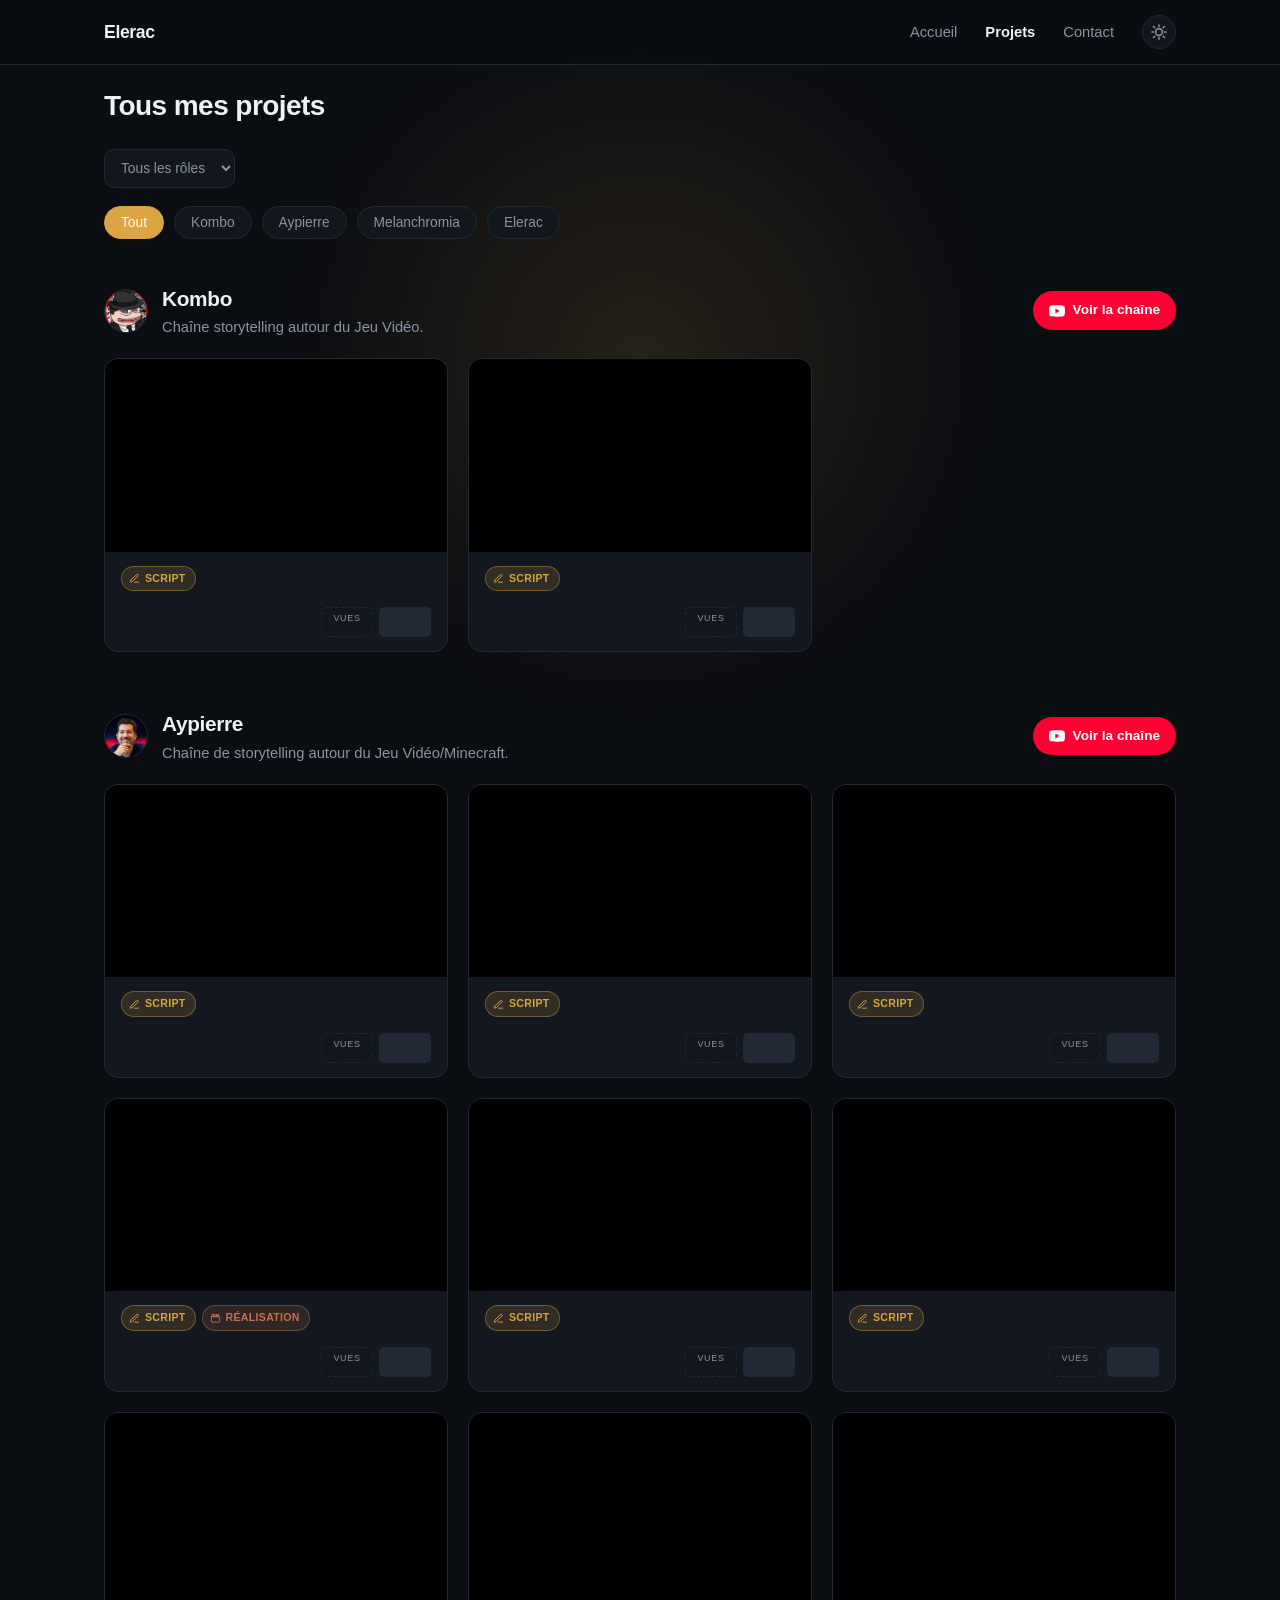
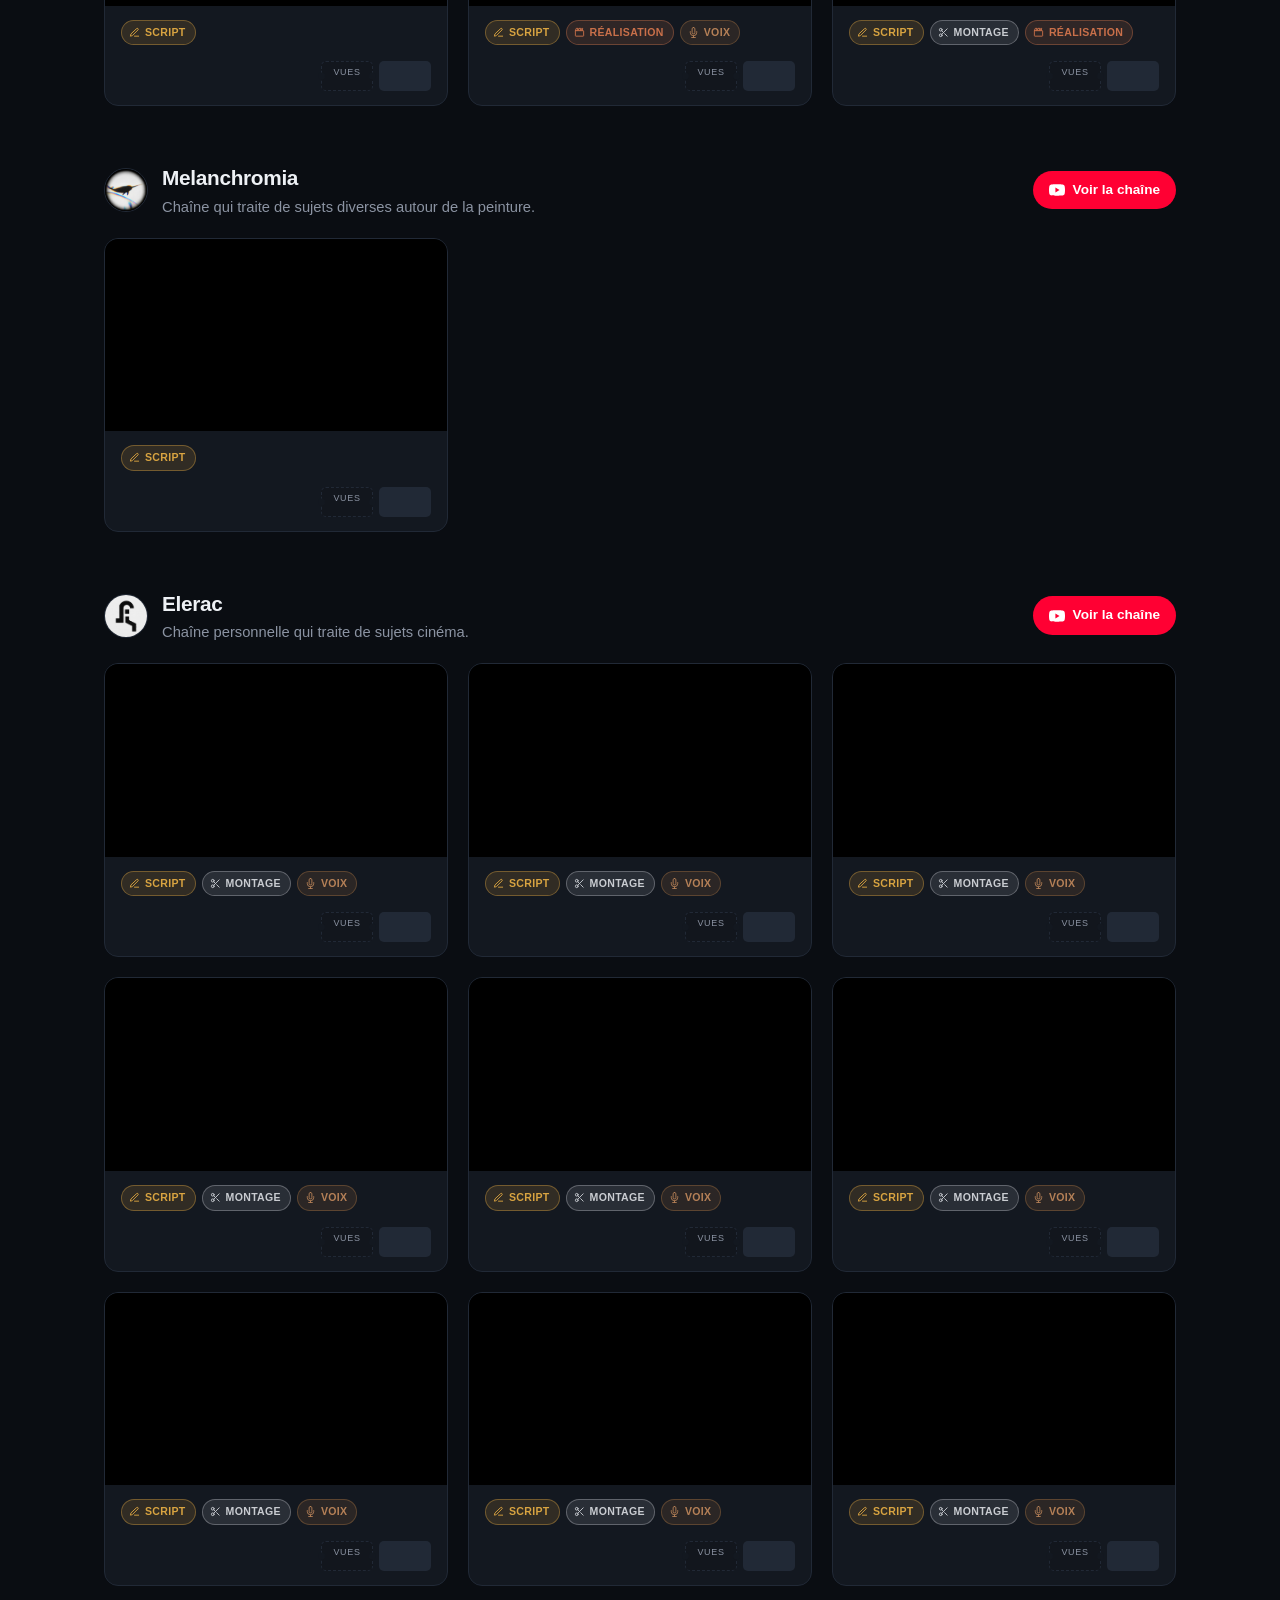
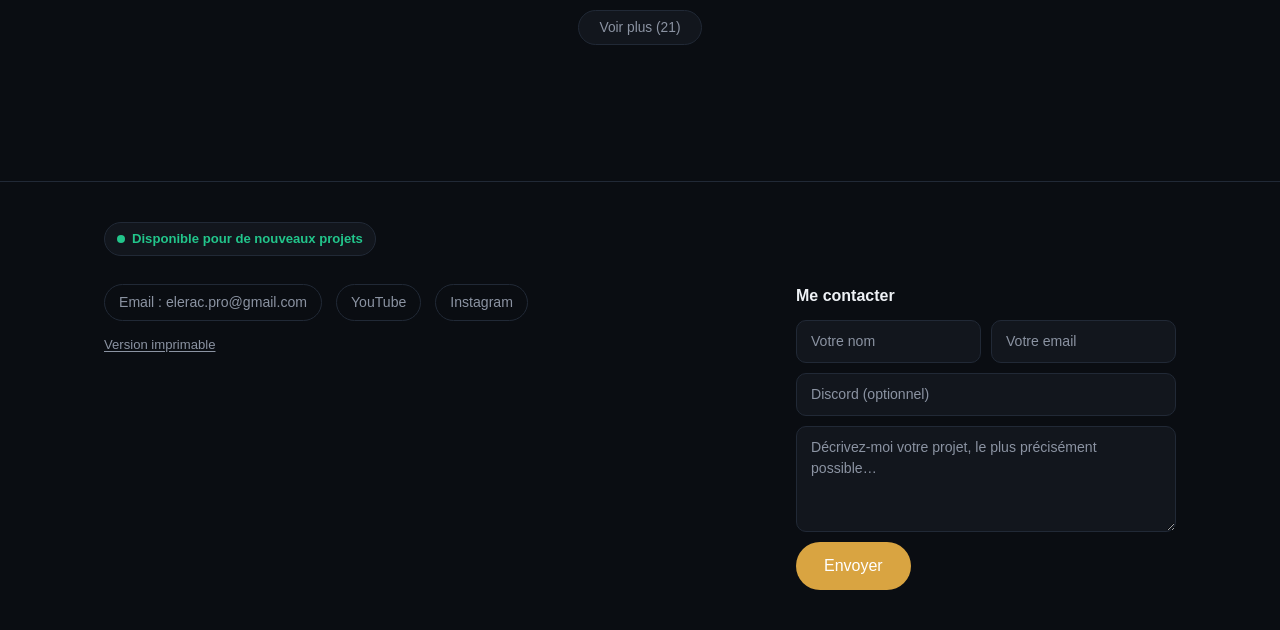
==== commit f71c02bb: "Add files via upload" ====
--- a/projets.html
+++ b/projets.html
@@ -20,6 +20,8 @@
 <link rel="icon" href="assets/logo_elerac.png">
 </head>
 <body>
+
+<div class="page-spotlight" id="page-spotlight"></div>
 
 <header class="site-header">
   <div class="wrap header-inner">
--- a/css/style.css
+++ b/css/style.css
@@ -3,14 +3,15 @@
    pour changer toute l'identité visuelle du site.
    ========================================================= */
 :root{
-  --bg: #0b0c10;
-  --bg-rgb: 11,12,16;
-  --bg-soft: #121319;
-  --card: #171922;
-  --border: #23242e;
-  --text: #f2f2f5;
-  --text-dim: #9a9ba8;
-  --accent: #6d5efc;
+  --bg: #0a0d12;
+  --bg-rgb: 10,13,18;
+  --bg-soft: #12161d;
+  --card: #131820;
+  --border: #212936;
+  --text: #eef1f5;
+  --text-dim: #8b93a2;
+  --accent: #d9a441;
+  --accent-rgb: 217,164,65;
   --accent-2: #ff5f7e;
   --radius: 14px;
   --max-width: 1120px;
@@ -41,6 +42,17 @@
 img{ max-width: 100%; display: block; }
 a{ color: inherit; text-decoration: none; }
 
+/* Halo doré qui suit la souris sur tout le site. z-index négatif : passe derrière
+   tout le contenu normal, et n'est visible que sur le fond nu (pas sur les cartes,
+   qui ont leur propre fond opaque). Le header et le footer ont un fond opaque
+   pour que le halo s'arrête visuellement à ces bandeaux. */
+.page-spotlight{
+  position: fixed; inset: 0;
+  z-index: -1;
+  pointer-events: none;
+  background: radial-gradient(560px circle at var(--mx, 50%) var(--my, 40%), rgba(var(--accent-rgb), 0.14), transparent 65%);
+}
+
 .wrap{
   max-width: var(--max-width);
   margin: 0 auto;
@@ -112,7 +124,7 @@
 .client-card:hover{
   transform: translateY(-5px);
   border-color: var(--accent);
-  box-shadow: 0 16px 32px -12px rgba(109,94,252,0.35);
+  box-shadow: 0 16px 32px -12px rgba(var(--accent-rgb),0.35);
 }
 .client-avatar{
   width: 72px; height: 72px;
@@ -124,9 +136,7 @@
 }
 .client-avatar img{ width: 100%; height: 100%; object-fit: cover; }
 .client-name{ font-size: 1.05rem; font-weight: 700; margin: 0; }
-.client-sub{ display: block; font-size: 0.85rem; color: var(--text-dim); margin: 4px 0; }
-.client-sub .subs-count{ color: var(--text); font-weight: 700; }
-.client-videocount{ font-size: 0.78rem; color: var(--text-dim); margin: 0 0 10px; }
+.client-tickets{ display: flex; justify-content: center; gap: 6px; margin: 8px 0 10px; }
 .client-desc{ color: var(--text-dim); font-size: 0.85rem; margin: 0; }
 
 .carousel-arrow{
@@ -165,15 +175,14 @@
 .cta-btn:hover{ filter: brightness(1.1); transform: translateY(-1px); }
 
 /* Hero */
-.hero{ padding: 60px 0 60px; }
-.hero-inner{
-  display: flex; align-items: center; gap: 32px; flex-wrap: wrap;
-  opacity: 0;
-  animation: hero-in .7s ease forwards;
-}
-@keyframes hero-in{
-  from{ opacity: 0; transform: translateY(16px); }
-  to{ opacity: 1; transform: translateY(0); }
+.hero{
+  position: relative;
+  padding: 60px 0 60px;
+  clip-path: circle(0% at 50% 32%);
+  animation: iris-open 1.1s cubic-bezier(.6,0,.2,1) forwards;
+}
+@keyframes iris-open{
+  to{ clip-path: circle(150% at 50% 32%); }
 }
 .avatar{
   width: 108px; height: 108px;
@@ -197,6 +206,7 @@
   line-height: 1.1;
 }
 .hero-bio{
+  font-style: italic;
   color: var(--text-dim);
   max-width: 640px;
   margin: 0 0 18px;
@@ -365,6 +375,7 @@
   display: grid;
   grid-template-columns: repeat(auto-fill, minmax(260px, 1fr));
   gap: 20px;
+  align-items: start;
 }
 .video-card{
   background: var(--card);
@@ -377,7 +388,7 @@
 .video-card:hover{
   transform: translateY(-5px);
   border-color: var(--accent);
-  box-shadow: 0 16px 32px -12px rgba(109,94,252,0.35);
+  box-shadow: 0 16px 32px -12px rgba(var(--accent-rgb),0.35);
 }
 .thumb-wrap{ position: relative; aspect-ratio: 16/9; background: #000; overflow: hidden; }
 .thumb-wrap img{
@@ -390,20 +401,32 @@
 .play-badge{
   position: absolute; inset: 0;
   display: flex; align-items: center; justify-content: center;
-}
-.play-badge::after{
-  content: "";
-  width: 56px; height: 56px;
+  z-index: 2;
+}
+.aperture{
+  width: 52px; height: 52px;
   border-radius: 50%;
   background: rgba(0,0,0,0.55);
   backdrop-filter: blur(2px);
-  background-image: url("data:image/svg+xml;utf8,<svg xmlns='http://www.w3.org/2000/svg' viewBox='0 0 24 24' fill='white'><path d='M8 5v14l11-7z'/></svg>");
-  background-repeat: no-repeat;
-  background-position: center;
-  background-size: 22px;
-  transition: transform .2s ease;
-}
-.video-card:hover .play-badge::after{ transform: scale(1.1); }
+  display: flex; align-items: center; justify-content: center;
+  clip-path: circle(0% at 50% 50%);
+  transition: clip-path .45s cubic-bezier(.2,.8,.2,1), background .25s ease;
+}
+.video-card:hover .aperture{
+  clip-path: circle(55% at 50% 50%);
+  background: rgba(var(--accent-rgb), 0.92);
+}
+.aperture svg{
+  width: 18px; height: 18px;
+  fill: #fff;
+  opacity: 0;
+  transition: opacity .2s ease .15s;
+}
+.video-card:hover .aperture svg{ opacity: 1; fill: #100b03; }
+@media (prefers-reduced-motion: reduce){
+  .aperture{ transition: none; }
+  .aperture svg{ transition: none; }
+}
 .duration-badge{
   position: absolute;
   right: 6px; bottom: 6px;
@@ -431,20 +454,22 @@
 .video-body{ padding: 14px 16px; }
 .role-badges{ display: flex; gap: 6px; flex-wrap: wrap; margin: 0 0 8px; }
 .role-badge{
-  font-size: 0.68rem;
+  display: inline-flex;
+  align-items: center;
+  gap: 5px;
+  font-size: 0.66rem;
   font-weight: 700;
   text-transform: uppercase;
   letter-spacing: 0.03em;
-  padding: 3px 9px;
+  padding: 4px 9px 4px 7px;
   border-radius: 999px;
-  background: rgba(255,159,67,0.15);
-  color: #ff9f43;
-  border: 1px solid rgba(255,159,67,0.35);
-}
-.role-badge.role-script{ background: rgba(255,159,67,0.15); color: #ff9f43; border-color: rgba(255,159,67,0.35); }
-.role-badge.role-montage{ background: rgba(109,94,252,0.15); color: var(--accent); border-color: rgba(109,94,252,0.35); }
-.role-badge.role-realisation{ background: rgba(34,211,178,0.15); color: #22d3b2; border-color: rgba(34,211,178,0.35); }
-.role-badge.role-voix{ background: rgba(255,95,126,0.15); color: var(--accent-2); border-color: rgba(255,95,126,0.35); }
+}
+.role-badge svg{ width: 11px; height: 11px; stroke: currentColor; fill: none; stroke-width: 2; stroke-linecap: round; stroke-linejoin: round; flex-shrink: 0; }
+/* Famille de 4 teintes "métal" (or/argent/cuivre/bronze) plutôt que des couleurs sans rapport : cohérent avec l'esprit "récompense de cinéma". */
+.role-badge.role-script{ background: rgba(var(--accent-rgb),0.15); color: var(--accent); border: 1px solid rgba(var(--accent-rgb),0.4); }
+.role-badge.role-montage{ background: rgba(201,204,209,0.12); color: #c9ccd1; border: 1px solid rgba(201,204,209,0.35); }
+.role-badge.role-realisation{ background: rgba(201,112,74,0.16); color: #c9704a; border: 1px solid rgba(201,112,74,0.4); }
+.role-badge.role-voix{ background: rgba(154,106,63,0.18); color: #b58057; border: 1px solid rgba(154,106,63,0.45); }
 .video-title{
   font-size: 0.95rem;
   font-weight: 600;
@@ -454,12 +479,68 @@
   -webkit-box-orient: vertical;
   overflow: hidden;
 }
-.video-meta{
-  display: flex;
+.card-footer{
+  display: flex;
+  align-items: flex-end;
+  justify-content: flex-end;
+  gap: 10px;
+}
+.channel-tag{
+  display: block;
+  font-size: 0.68rem;
+  font-weight: 700;
+  letter-spacing: 0.03em;
+  color: var(--accent);
+  margin: 0 0 6px;
+}
+.ticket-stack{ flex-shrink: 0; display: flex; flex-direction: row; gap: 6px; }
+.ticket{
+  position: relative;
+  display: flex;
+  flex-direction: column;
   align-items: center;
-  gap: 6px;
-  color: var(--text-dim);
-  font-size: 0.82rem;
+  padding: 4px 9px;
+  border: 1px dashed var(--border);
+  border-radius: 5px;
+  background: var(--bg-soft);
+  min-width: 52px;
+}
+.ticket::before, .ticket::after{
+  content: "";
+  position: absolute; top: 50%;
+  width: 7px; height: 7px;
+  background: var(--card);
+  border-radius: 50%;
+  transform: translateY(-50%);
+}
+.ticket::before{ left: -4px; }
+.ticket::after{ right: -4px; }
+.ticket .n{
+  font-family: "Courier New", monospace;
+  font-variant-numeric: tabular-nums;
+  font-size: 0.78rem;
+  font-weight: 700;
+  color: var(--accent);
+  letter-spacing: 0.01em;
+  line-height: 1.3;
+}
+.ticket .lbl{
+  font-size: 0.56rem;
+  letter-spacing: 0.08em;
+  text-transform: uppercase;
+  color: var(--text-dim);
+}
+.ticket.skeleton-ticket{
+  border-style: solid; border-color: transparent;
+  background: linear-gradient(90deg, var(--border) 25%, #2a2c38 37%, var(--border) 63%);
+  background-size: 400% 100%;
+  animation: shimmer 1.4s ease infinite;
+  min-width: 52px; min-height: 30px;
+}
+.ticket.skeleton-ticket .n, .ticket.skeleton-ticket .lbl{ visibility: hidden; }
+.ticket.skeleton-ticket::before, .ticket.skeleton-ticket::after{ display: none; }
+@media (prefers-reduced-motion: reduce){
+  .ticket.skeleton-ticket{ animation: none; }
 }
 
 .video-card.extra{ display: none; }
@@ -480,6 +561,7 @@
 
 /* Footer */
 .site-footer{
+  background: var(--bg);
   border-top: 1px solid var(--border);
   padding: 40px 0;
 }
@@ -638,7 +720,6 @@
   color: transparent;
 }
 .video-title.skeleton-text{ width: 85%; height: 2.5em; }
-.skeleton-views{ width: 76px; height: 0.9em; }
 @keyframes shimmer{
   0%{ background-position: 100% 50%; }
   100%{ background-position: 0 50%; }
@@ -647,7 +728,7 @@
 @media (prefers-reduced-motion: reduce){
   .reveal{ transition: none; opacity: 1; transform: none; }
   .skeleton-text{ animation: none; }
-  .hero-inner{ animation: none; opacity: 1; }
+  .hero{ animation: none; clip-path: none; }
   .thumb-wrap img{ transition: none; }
 }
 
@@ -675,7 +756,8 @@
   body{ background: #fff !important; color: #000 !important; }
   .site-header, .toolbar, .filters, .show-more-row, .channel-btn,
   .thumb-wrap, .modal, .print-link, .back-to-top, .empty-state,
-  .carousel-arrow, .featured-cta, .contact-form{ display: none !important; }
+  .carousel-arrow, .featured-cta, .contact-form, .page-spotlight{ display: none !important; }
+  .hero{ clip-path: none !important; animation: none !important; }
   .video-card.extra{ display: block !important; }
   .video-card{
     background: #fff !important;
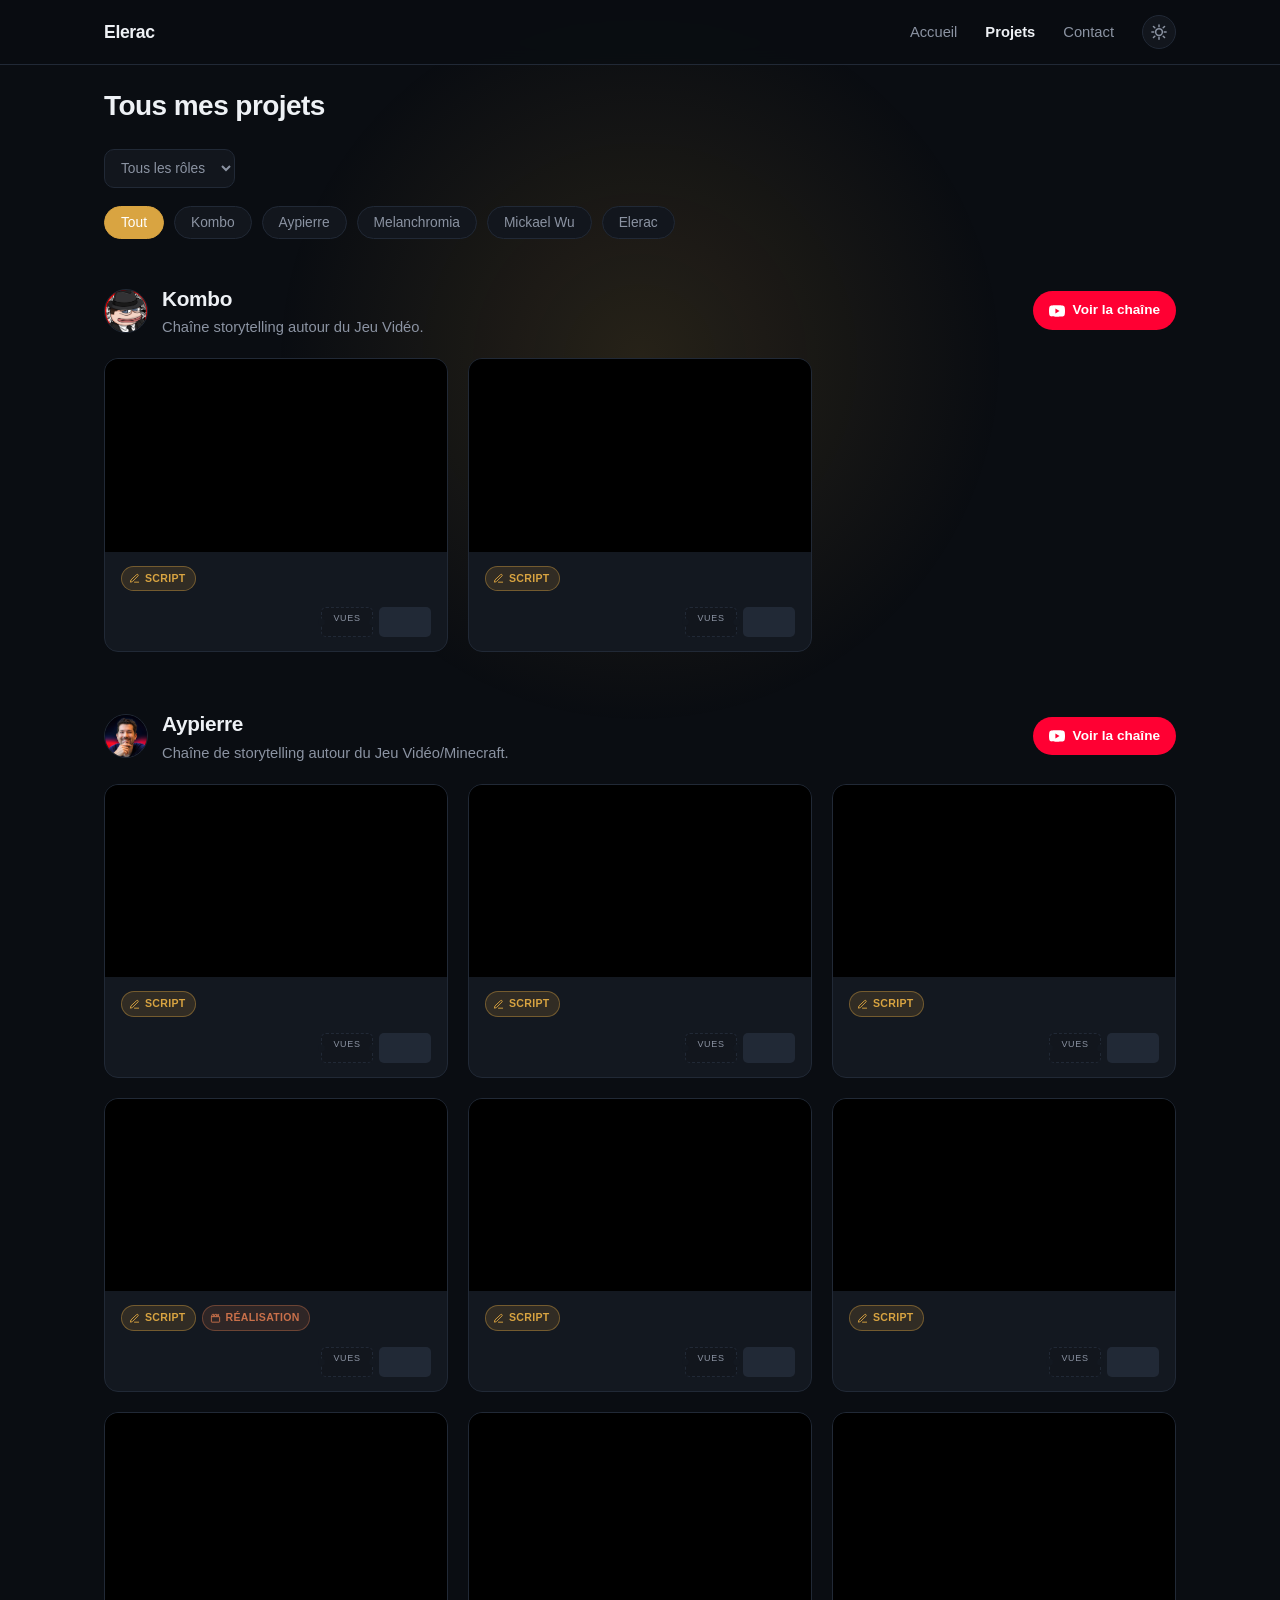
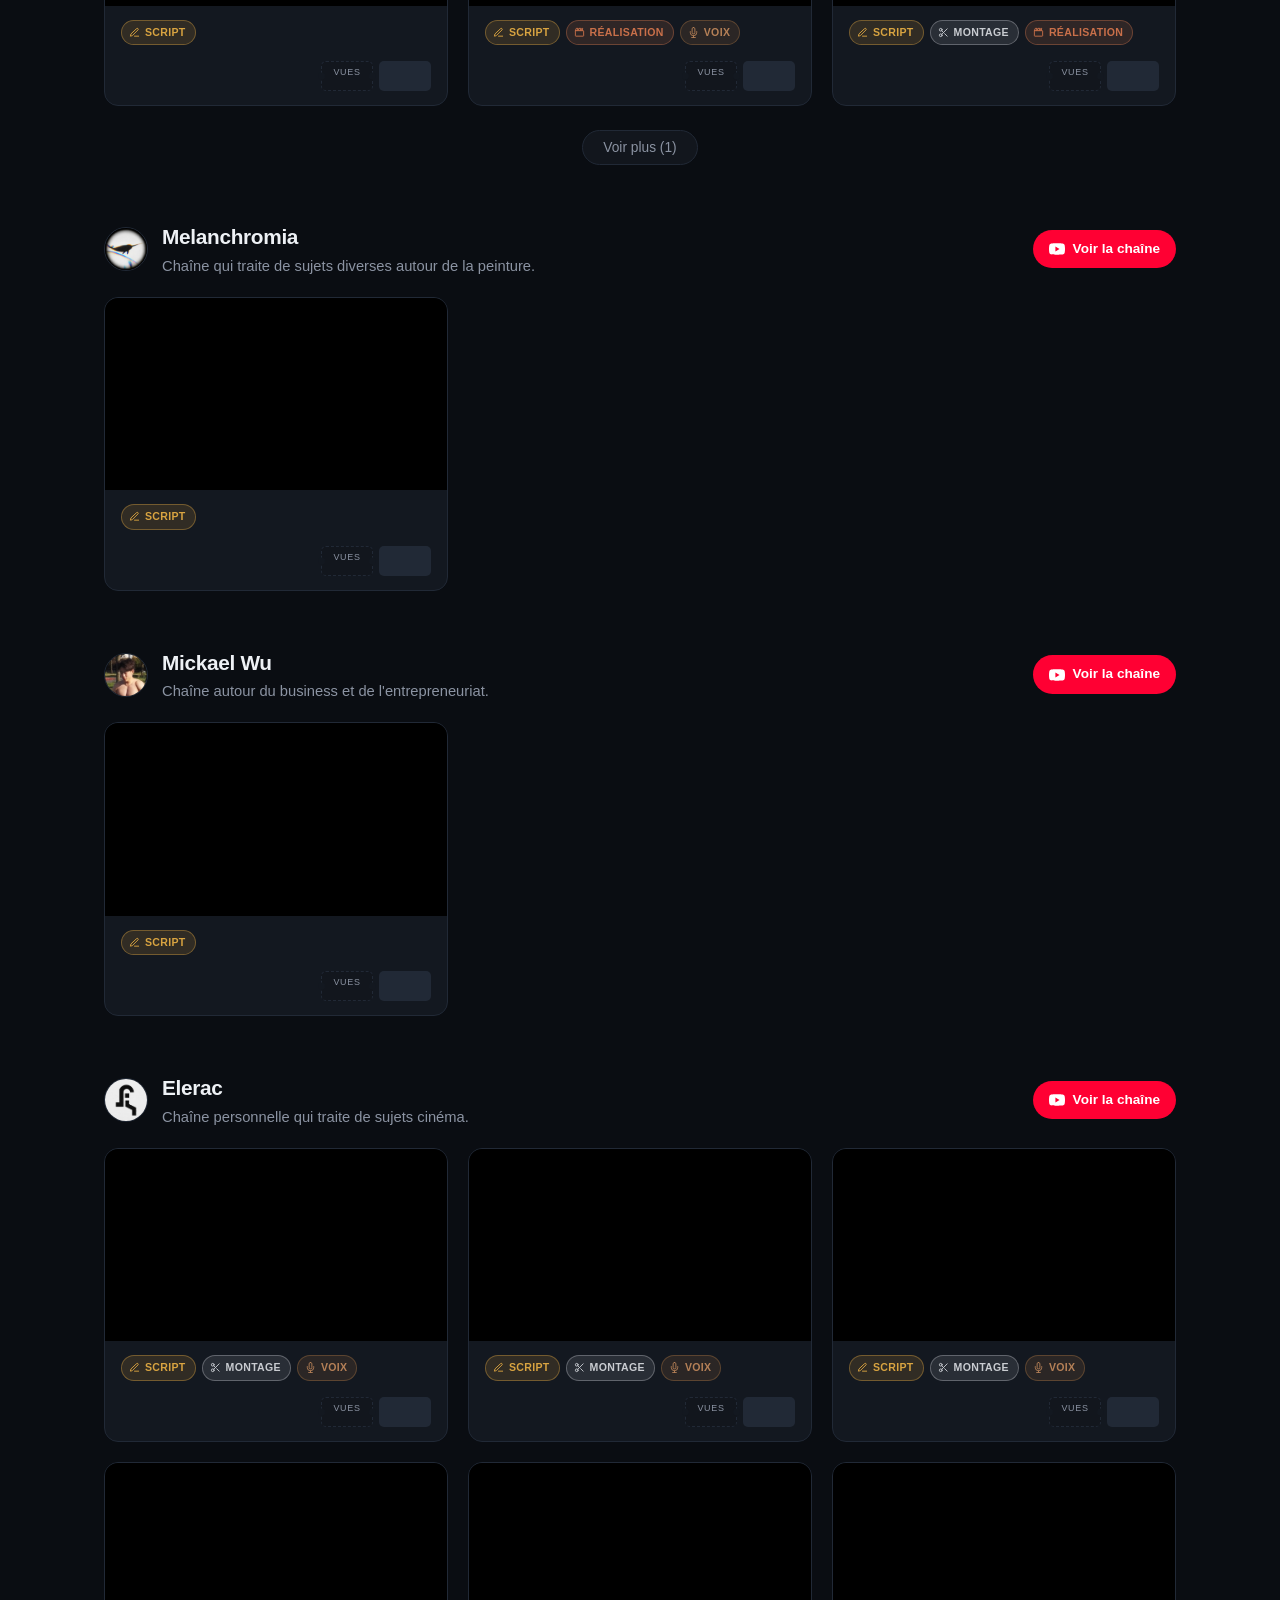
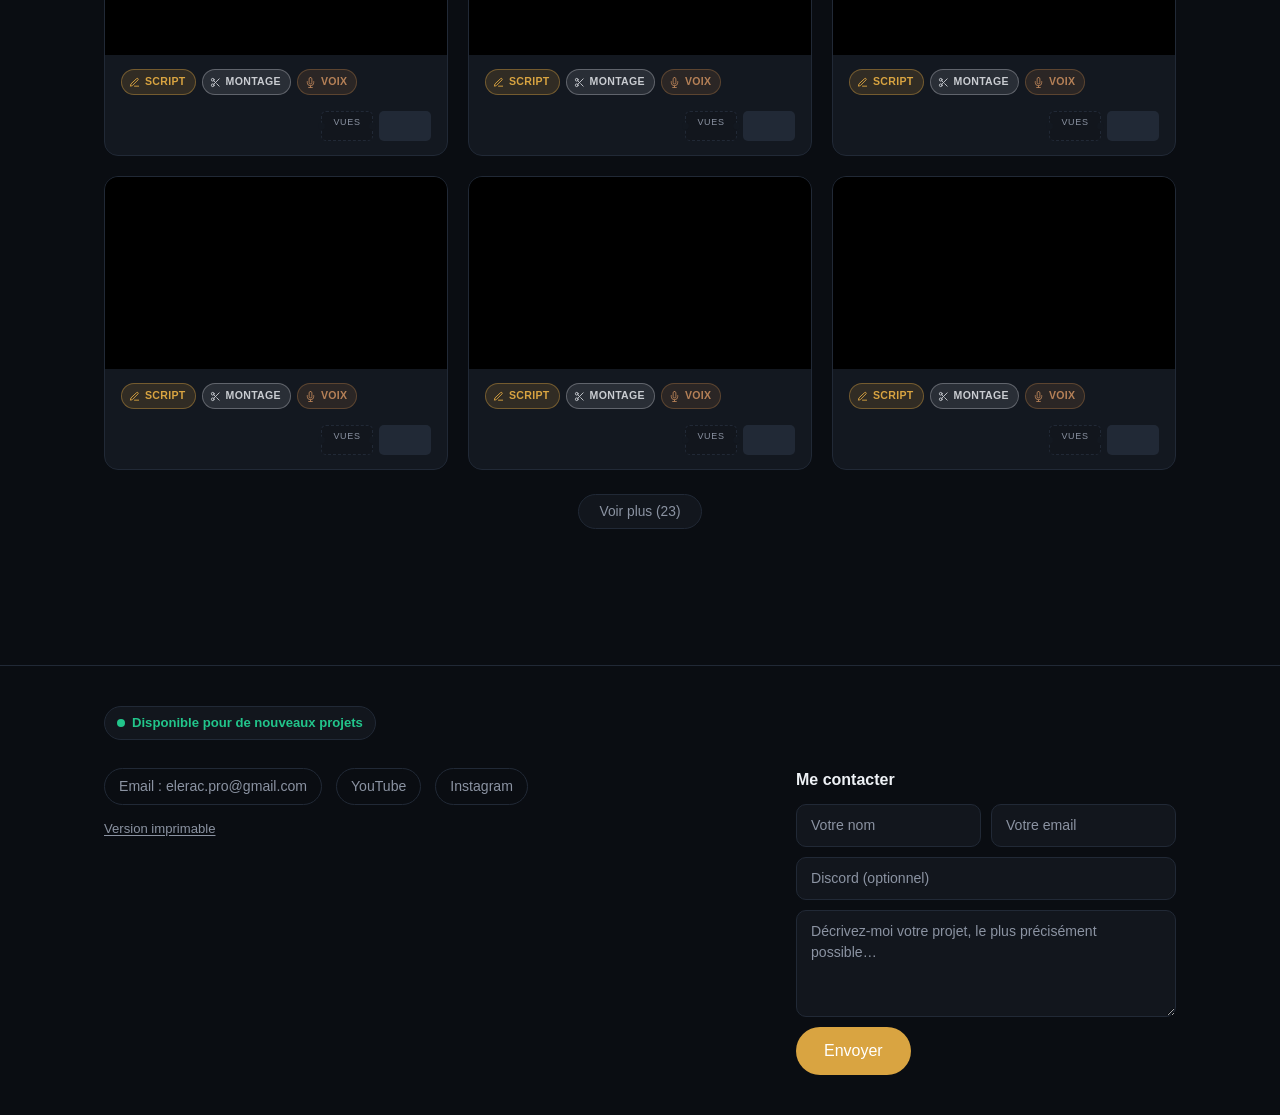
==== commit d9aaac5a: "Ajout de la chaîne Mickael Wu et de la vidéo « 7 jours pour faire 5k (Mattéo) » Nouvelle catégorie p" ====
--- a/projets.html
+++ b/projets.html
@@ -4,13 +4,17 @@
 <meta charset="UTF-8">
 <meta name="viewport" content="width=device-width, initial-scale=1.0">
 <title>Elerac — Projets</title>
-<meta name="description" content="Tous les projets vidéo d'Elerac, rédacteur de vidéos YouTube — Kombo, Aypierre, Melanchromia et sa propre chaîne.">
+<meta name="description" content="Tous les projets vidéo d'Elerac, rédacteur de vidéos YouTube — Kombo, Aypierre, Melanchromia, Mickael Wu et sa propre chaîne.">
 
 <meta property="og:title" content="Elerac — Projets">
 <meta property="og:description" content="Tous les projets vidéo d'Elerac, rédacteur de vidéos YouTube.">
 <meta property="og:type" content="website">
+<meta property="og:site_name" content="Elerac">
 <meta property="og:url" content="https://elerac.fr/projets.html">
 <meta property="og:image" content="https://elerac.fr/assets/logo_elerac.png">
+<meta property="og:image:type" content="image/png">
+<meta property="og:image:width" content="1500">
+<meta property="og:image:height" content="1500">
 <meta name="twitter:card" content="summary">
 <meta name="twitter:title" content="Elerac — Projets">
 <meta name="twitter:description" content="Tous les projets vidéo d'Elerac, rédacteur de vidéos YouTube.">
